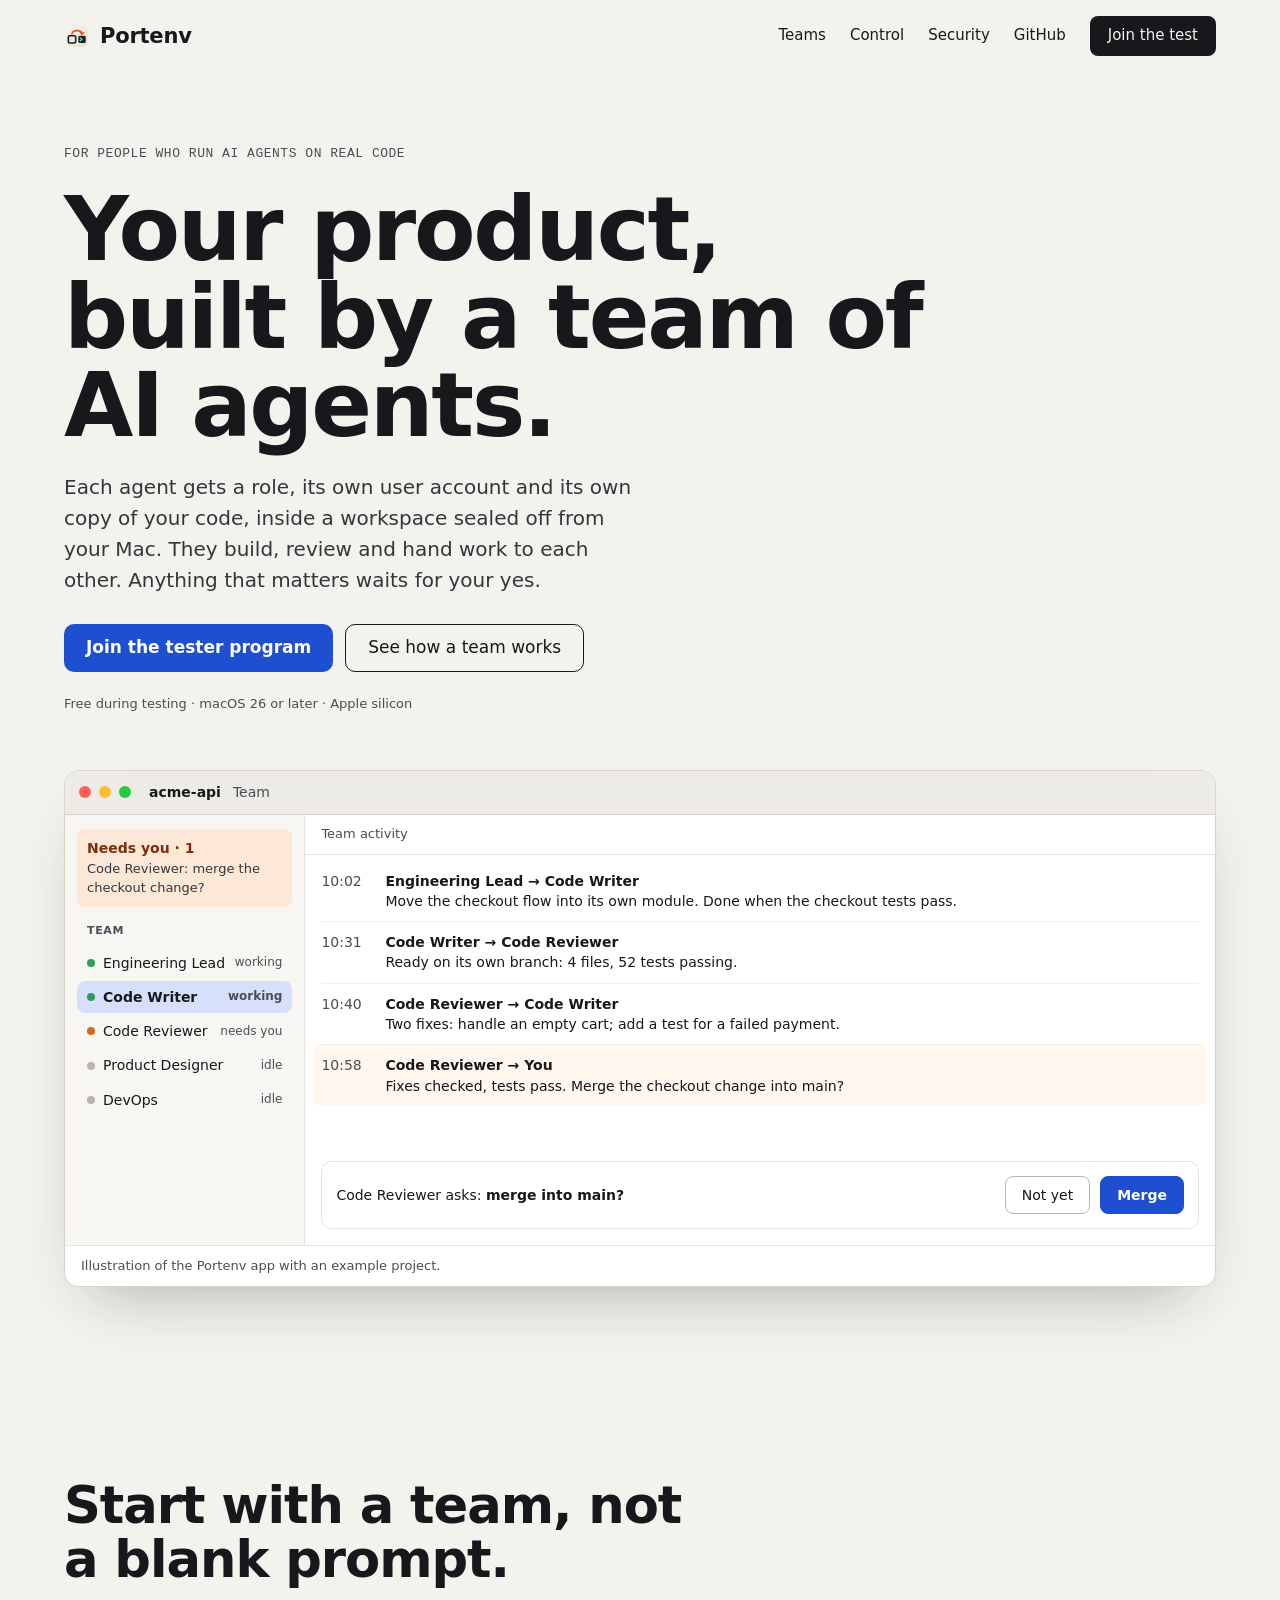
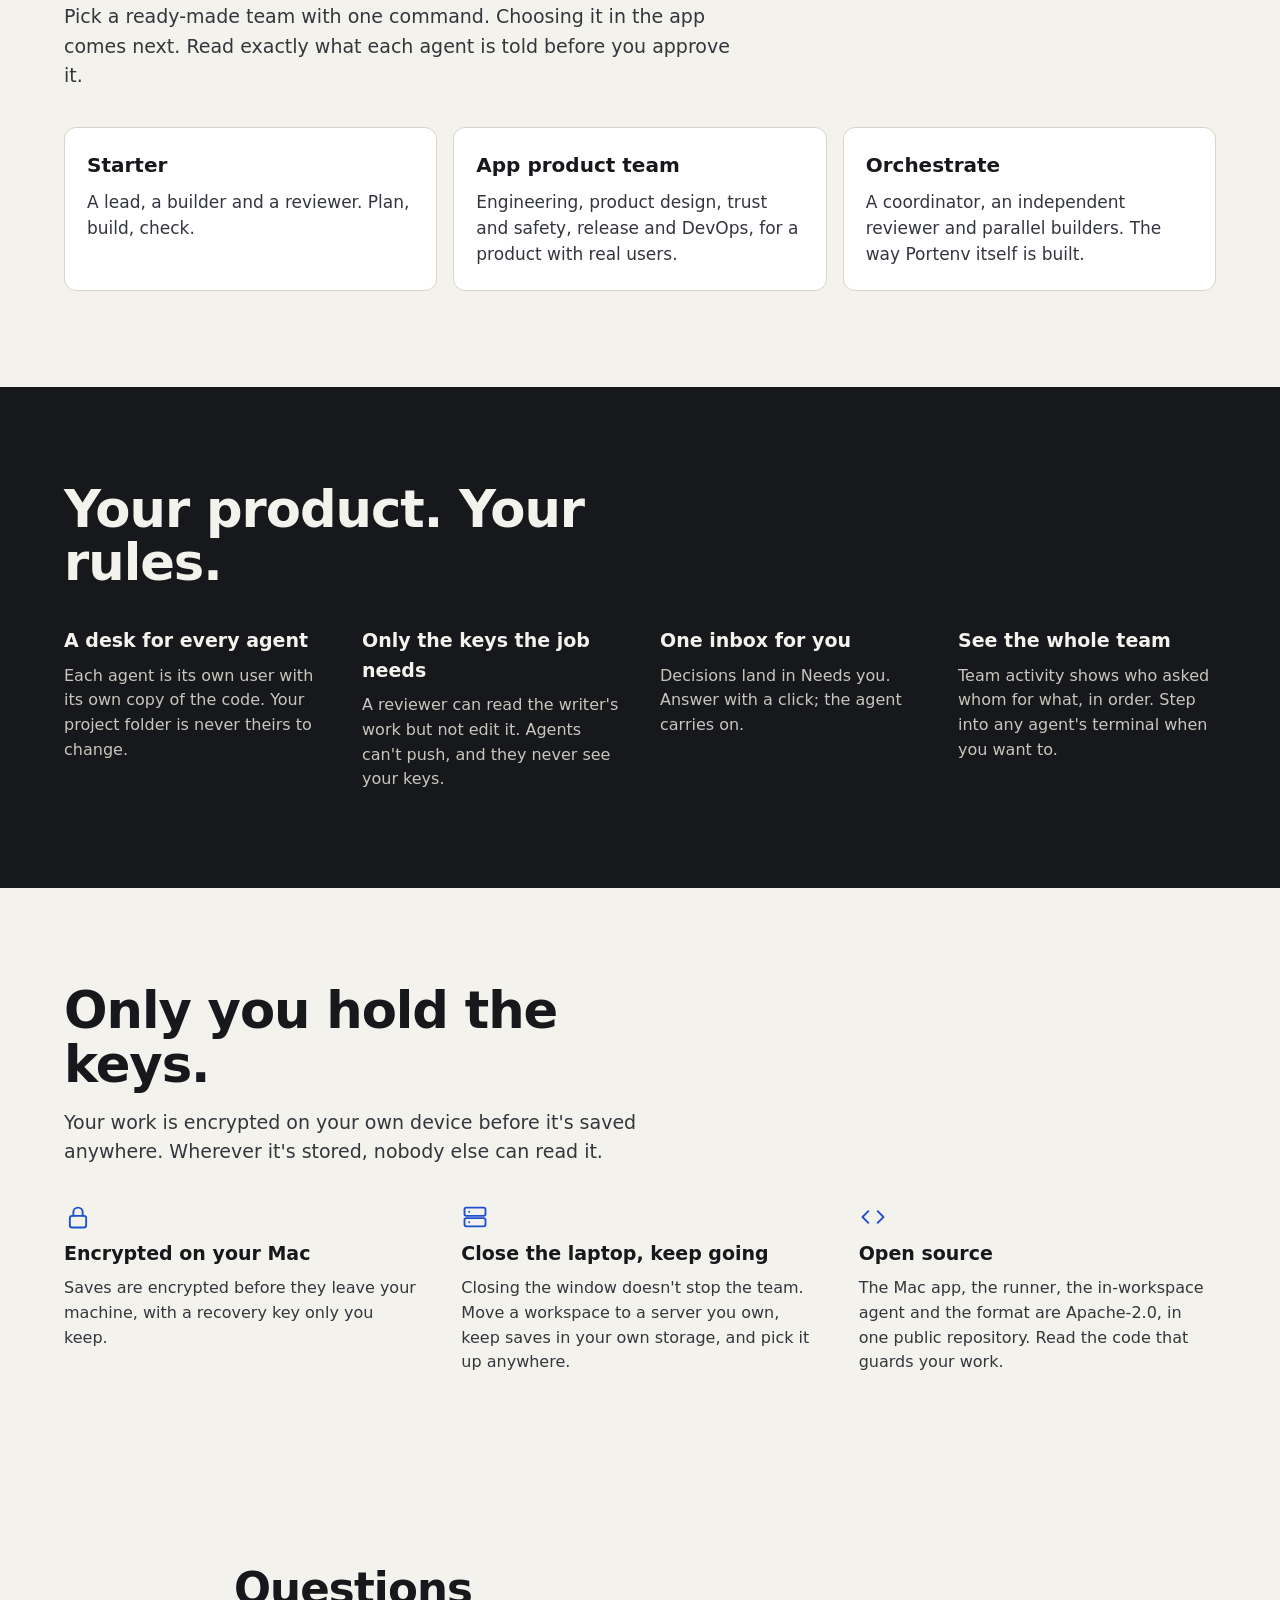
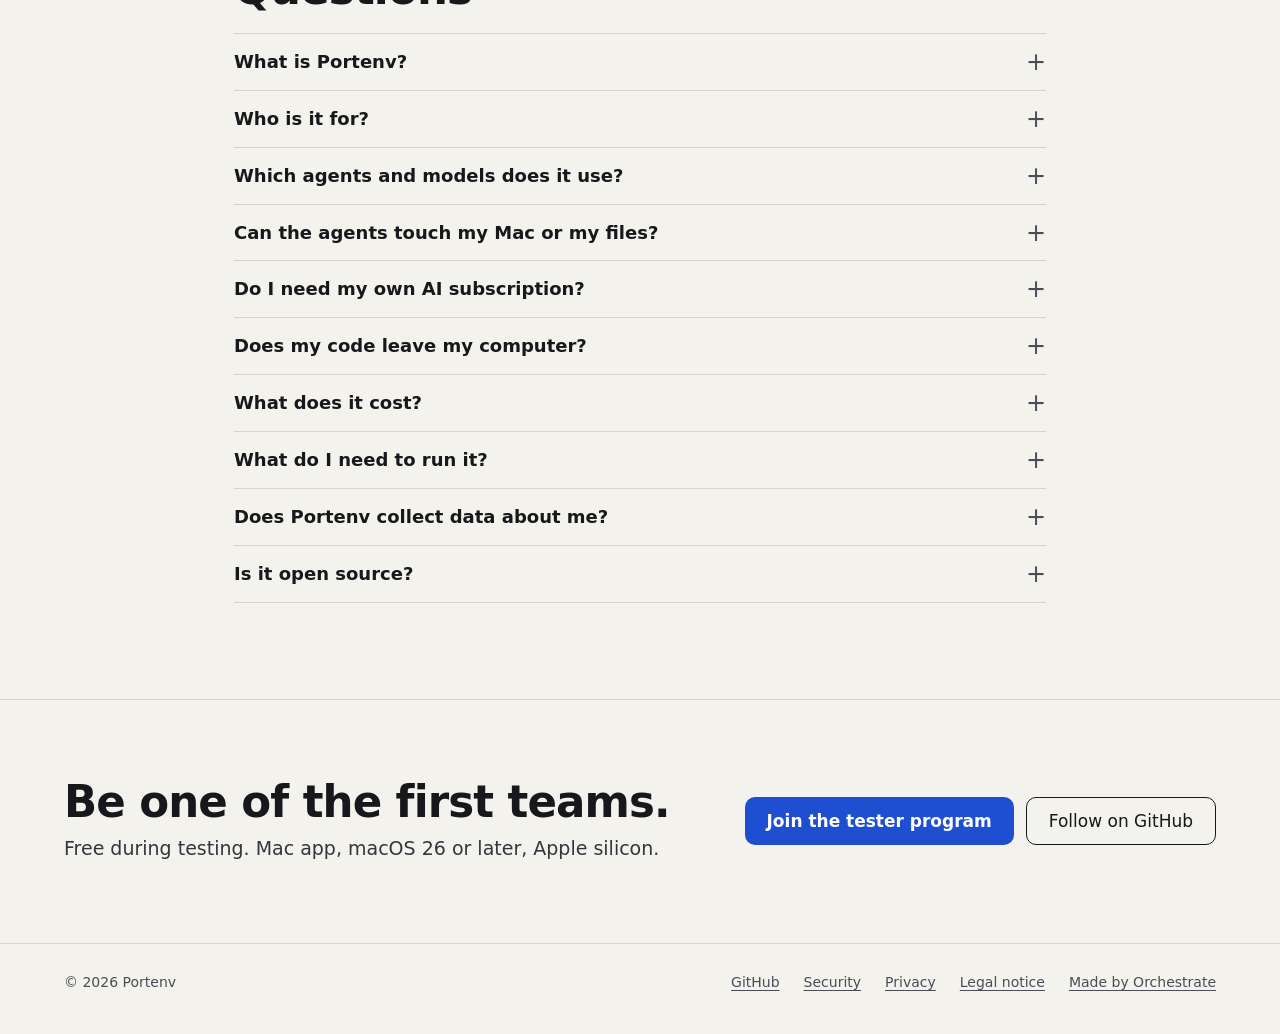
==== index.html @ 31618b18 "Home page: say only what the tester build does (R-0376) The subline says each agent has its own user" ====
<!doctype html>
<html lang="en">
<head>
<meta charset="utf-8">
<meta name="viewport" content="width=device-width, initial-scale=1">
<title>Portenv — your product, built by a team of AI agents</title>
<meta name="description" content="Each agent gets a role, its own user account and its own copy of your code, inside a workspace sealed off from your Mac. They build, review and hand work to each other. Anything that matters waits for your yes.">
<meta name="theme-color" content="#f4f2ec">
<link rel="canonical" href="https://portenv.com/">
<link rel="icon" href="/favicon.svg" type="image/svg+xml">
<link rel="icon" href="/favicon-64.png" type="image/png" sizes="64x64">
<link rel="apple-touch-icon" href="/favicon-64.png">
<meta property="og:site_name" content="Portenv">
<meta property="og:type" content="website">
<meta property="og:url" content="https://portenv.com/">
<meta property="og:locale" content="en_US">
<meta property="og:title" content="Portenv — your product, built by a team of AI agents">
<meta property="og:description" content="Each agent gets a role, its own user account and its own copy of your code, inside a workspace sealed off from your Mac. They build, review and hand work to each other. Anything that matters waits for your yes.">
<meta property="og:image" content="https://portenv.com/og-image.png?v=4">
<meta property="og:image:width" content="1200">
<meta property="og:image:height" content="630">
<meta property="og:image:type" content="image/png">
<meta property="og:image:alt" content="Portenv: Your product, built by a team of AI agents.">
<meta name="twitter:card" content="summary_large_image">
<meta name="twitter:title" content="Portenv — your product, built by a team of AI agents">
<meta name="twitter:description" content="Each agent gets a role, its own user account and its own copy of your code, inside a workspace sealed off from your Mac. They build, review and hand work to each other. Anything that matters waits for your yes.">
<meta name="twitter:image" content="https://portenv.com/og-image.png?v=4">
<meta name="twitter:image:alt" content="Portenv: Your product, built by a team of AI agents.">
<link rel="stylesheet" href="/styles.css?v=4">
<script type="application/ld+json">
{
  "@context": "https://schema.org",
  "@graph": [
    {
      "@type": "Organization",
      "@id": "https://everydaymoney.eu/#organization",
      "name": "EverydayMoney",
      "legalName": "EverydayMoney SAS",
      "url": "https://everydaymoney.eu",
      "address": {
        "@type": "PostalAddress",
        "streetAddress": "60 Rue François 1er",
        "postalCode": "75008",
        "addressLocality": "Paris",
        "addressCountry": "FR"
      }
    },
    {
      "@type": "WebSite",
      "@id": "https://portenv.com/#website",
      "name": "Portenv",
      "url": "https://portenv.com",
      "publisher": { "@id": "https://everydaymoney.eu/#organization" }
    },
    {
      "@type": "SoftwareApplication",
      "@id": "https://portenv.com/#app",
      "name": "Portenv",
      "alternateName": "Portenv portable workspace",
      "description": "Each agent gets a role, its own user account and its own copy of your code, inside a workspace sealed off from your Mac. They build, review and hand work to each other. Anything that matters waits for your yes.",
      "applicationCategory": "DeveloperApplication",
      "operatingSystem": "macOS 26 or later",
      "isAccessibleForFree": true,
      "publisher": { "@id": "https://everydaymoney.eu/#organization" }
    }
  ]
}
</script>
<script type="application/ld+json">
{
  "@context": "https://schema.org",
  "@type": "FAQPage",
  "@id": "https://portenv.com/#faq",
  "mainEntity": [
    {
      "@type": "Question",
      "name": "What is Portenv?",
      "acceptedAnswer": {
        "@type": "Answer",
        "text": "A Mac app for running a team of AI coding agents on your own project. Your project gets an encrypted workspace, each agent works in it as its own user with its own role, and you approve what matters."
      }
    },
    {
      "@type": "Question",
      "name": "Who is it for?",
      "acceptedAnswer": {
        "@type": "Answer",
        "text": "Right now, independent developers and small teams who already use AI agents and want them to do more without handing over their machine."
      }
    },
    {
      "@type": "Question",
      "name": "Which agents and models does it use?",
      "acceptedAnswer": {
        "@type": "Answer",
        "text": "During testing, Claude Code with Anthropic's models. You can set the model for each agent in its agent file. Other agents aren't supported yet."
      }
    },
    {
      "@type": "Question",
      "name": "Can the agents touch my Mac or my files?",
      "acceptedAnswer": {
        "@type": "Answer",
        "text": "Not outside the workspace. Inside it, each agent has its own copy of your code: it can read your project but not change it, and it doesn't get your sign-ins, SSH keys or git credentials, so it can't push. It can still read files in your project that aren't in git, such as a .env file, so keep secrets out of the project for now. Its work comes back to you as a branch you review."
      }
    },
    {
      "@type": "Question",
      "name": "Do I need my own AI subscription?",
      "acceptedAnswer": {
        "@type": "Answer",
        "text": "Yes. Each agent signs in to Claude Code once, in its own terminal, with your own Claude or Anthropic Console account. Portenv doesn't resell model access. Sharing one sign-in between agents isn't in the tester build yet."
      }
    },
    {
      "@type": "Question",
      "name": "Does my code leave my computer?",
      "acceptedAnswer": {
        "@type": "Answer",
        "text": "Your workspace runs on your Mac, or on your own server if you move it there. Saves are encrypted on your Mac first. The agents send what they work on to Anthropic, as Claude Code does anywhere."
      }
    },
    {
      "@type": "Question",
      "name": "What does it cost?",
      "acceptedAnswer": {
        "@type": "Answer",
        "text": "Portenv is free during testing. Your agents' model use is billed to your own Claude or Anthropic account, as usual."
      }
    },
    {
      "@type": "Question",
      "name": "What do I need to run it?",
      "acceptedAnswer": {
        "@type": "Answer",
        "text": "A Mac with Apple silicon on macOS 26 or later, Docker Desktop installed and open (Portenv runs workspaces in it for now), and a Claude account for your agents. You don't need a GitHub account; linking GitHub from the app isn't in the tester build yet."
      }
    },
    {
      "@type": "Question",
      "name": "Does Portenv collect data about me?",
      "acceptedAnswer": {
        "@type": "Answer",
        "text": "No. The tester build collects no usage numbers. If Portenv ever counts usage, it will ask you first, and it will never include anything about your work."
      }
    },
    {
      "@type": "Question",
      "name": "Is it open source?",
      "acceptedAnswer": {
        "@type": "Answer",
        "text": "Yes. The Mac app, the runner, the in-workspace agent and the workspace format are all in one public repository under Apache-2.0."
      }
    }
  ]
}
</script>
</head>
<body>

<header class="site-header">
  <nav class="nav wrap" aria-label="Main">
    <a class="logo" href="#top">
      <img class="brand-icon" src="/logo.svg" width="26" height="26" alt="">
      Portenv
    </a>
    <div class="nav-spacer"></div>
    <div class="nav-links wide-only">
      <a href="#team">Teams</a>
      <a href="#control">Control</a>
      <a href="#keys">Security</a>
      <a href="https://github.com/portenv/portenv">GitHub</a>
    </div>
    <a class="nav-cta" href="https://docs.google.com/forms/d/e/1FAIpQLScvbRFXLFoB_UQAdoc3QCLxRPPlnTTHlJjoBNdC1tQsp7a2Tw/viewform" rel="noopener">Join the test</a>
  </nav>
</header>

<main id="top">

  <section class="hero wrap" aria-labelledby="hero-title">
    <p class="eyebrow">For people who run AI agents on real code</p>
    <h1 id="hero-title">Your product, built by a team of AI agents.</h1>
    <p class="lede">Each agent gets a role, its own user account and its own copy of your code, inside a workspace sealed off from your Mac. They build, review and hand work to each other. Anything that matters waits for your yes.</p>
    <div class="btn-row">
      <a class="btn btn-primary" href="https://docs.google.com/forms/d/e/1FAIpQLScvbRFXLFoB_UQAdoc3QCLxRPPlnTTHlJjoBNdC1tQsp7a2Tw/viewform" rel="noopener">Join the tester program</a>
      <a class="btn btn-secondary" href="#team">See how a team works</a>
    </div>
    <p class="fineprint">Free during testing · macOS 26 or later · Apple silicon</p>
  </section>

  <section class="showcase wrap" aria-label="The Team window">
    <figure class="team-figure">
      <div class="tw" role="img" aria-label="The Portenv Team window for an example project, acme-api. A sidebar lists the team: Engineering Lead and Code Writer are working, Code Reviewer needs you, Product Designer and DevOps are idle. Team activity shows the lead asking the writer to move the checkout flow into its own module, the writer handing the change to the reviewer, the reviewer asking for two fixes, and then the reviewer asking you whether to merge the checkout change into main, with Not yet and Merge buttons.">
        <div class="tw-titlebar">
          <span class="lights"><span></span><span></span><span></span></span>
          <b>acme-api</b>
          <span class="tw-sub">Team</span>
        </div>
        <div class="tw-body">
          <div class="tw-side">
            <div class="tw-needs">
              <b>Needs you · 1</b>
              <span>Code Reviewer: merge the checkout change?</span>
            </div>
            <span class="tw-h">Team</span>
            <ul class="tw-roles">
              <li><span class="tw-dot tw-dot-work"></span>Engineering Lead<small>working</small></li>
              <li class="tw-on"><span class="tw-dot tw-dot-work"></span>Code Writer<small>working</small></li>
              <li><span class="tw-dot tw-dot-ask"></span>Code Reviewer<small>needs you</small></li>
              <li><span class="tw-dot"></span>Product Designer<small>idle</small></li>
              <li><span class="tw-dot"></span>DevOps<small>idle</small></li>
            </ul>
          </div>
          <div class="tw-main">
            <div class="tw-main-h">Team activity</div>
            <ol class="tw-feed">
              <li><span class="tw-time">10:02</span><span><b>Engineering Lead → Code Writer</b>Move the checkout flow into its own module. Done when the checkout tests pass.</span></li>
              <li><span class="tw-time">10:31</span><span><b>Code Writer → Code Reviewer</b>Ready on its own branch: 4 files, 52 tests passing.</span></li>
              <li><span class="tw-time">10:40</span><span><b>Code Reviewer → Code Writer</b>Two fixes: handle an empty cart; add a test for a failed payment.</span></li>
              <li class="tw-feed-you"><span class="tw-time">10:58</span><span><b>Code Reviewer → You</b>Fixes checked, tests pass. Merge the checkout change into main?</span></li>
            </ol>
            <div class="tw-ask">
              <span class="tw-ask-q">Code Reviewer asks: <b>merge into main?</b></span>
              <span class="tw-btn">Not yet</span>
              <span class="tw-btn tw-btn-primary">Merge</span>
            </div>
          </div>
        </div>
      </div>
      <figcaption>Illustration of the Portenv app with an example project.</figcaption>
    </figure>
  </section>

  <section id="team" class="wrap section" aria-labelledby="team-title">
    <div class="intro">
      <h2 id="team-title" class="h2">Start with a team, not a blank prompt.</h2>
      <p class="lede">Pick a ready-made team with one command. Choosing it in the app comes next. Read exactly what each agent is told before you approve it.</p>
    </div>
    <div class="teams">
      <article class="team-card">
        <h3>Starter</h3>
        <p>A lead, a builder and a reviewer. Plan, build, check.</p>
      </article>
      <article class="team-card">
        <h3>App product team</h3>
        <p>Engineering, product design, trust and safety, release and DevOps, for a product with real users.</p>
      </article>
      <article class="team-card">
        <h3>Orchestrate</h3>
        <p>A coordinator, an independent reviewer and parallel builders. The way Portenv itself is built.</p>
      </article>
    </div>
  </section>

  <section id="control" class="dark" aria-labelledby="control-title">
    <div class="wrap section">
      <h2 id="control-title" class="h2">Your product. Your rules.</h2>
      <div class="pillars">
        <div class="pillar">
          <h3>A desk for every agent</h3>
          <p>Each agent is its own user with its own copy of the code. Your project folder is never theirs to change.</p>
        </div>
        <div class="pillar">
          <h3>Only the keys the job needs</h3>
          <p>A reviewer can read the writer's work but not edit it. Agents can't push, and they never see your keys.</p>
        </div>
        <div class="pillar">
          <h3>One inbox for you</h3>
          <p>Decisions land in Needs you. Answer with a click; the agent carries on.</p>
        </div>
        <div class="pillar">
          <h3>See the whole team</h3>
          <p>Team activity shows who asked whom for what, in order. Step into any agent's terminal when you want to.</p>
        </div>
      </div>
    </div>
  </section>

  <section id="keys" class="wrap section" aria-labelledby="keys-title">
    <div class="intro">
      <h2 id="keys-title" class="h2">Only you hold the keys.</h2>
      <p class="lede">Your work is encrypted on your own device before it's saved anywhere. Wherever it's stored, nobody else can read it.</p>
    </div>
    <div class="pillars pillars-light">
      <div class="pillar">
        <svg width="28" height="28" viewBox="0 0 24 24" fill="none" stroke="currentColor" stroke-width="1.6" stroke-linecap="round" stroke-linejoin="round" aria-hidden="true"><rect x="5" y="11" width="14" height="10" rx="2"/><path d="M8 11V8a4 4 0 0 1 8 0v3"/></svg>
        <h3>Encrypted on your Mac</h3>
        <p>Saves are encrypted before they leave your machine, with a recovery key only you keep.</p>
      </div>
      <div class="pillar">
        <svg width="28" height="28" viewBox="0 0 24 24" fill="none" stroke="currentColor" stroke-width="1.6" stroke-linecap="round" stroke-linejoin="round" aria-hidden="true"><rect x="3" y="4" width="18" height="7" rx="1.5"/><rect x="3" y="13" width="18" height="7" rx="1.5"/><path d="M7 7.5h.01"/><path d="M7 16.5h.01"/></svg>
        <h3>Close the laptop, keep going</h3>
        <p>Closing the window doesn't stop the team. Move a workspace to a server you own, keep saves in your own storage, and pick it up anywhere.</p>
      </div>
      <div class="pillar">
        <svg width="28" height="28" viewBox="0 0 24 24" fill="none" stroke="currentColor" stroke-width="1.6" stroke-linecap="round" stroke-linejoin="round" aria-hidden="true"><path d="M8 7l-5 5 5 5"/><path d="M16 7l5 5-5 5"/></svg>
        <h3>Open source</h3>
        <p>The Mac app, the runner, the in-workspace agent and the format are Apache-2.0, in one public repository. Read the code that guards your work.</p>
      </div>
    </div>
  </section>

  <section id="faq" class="wrap section faq" aria-labelledby="faq-title">
    <h2 id="faq-title" class="h2">Questions</h2>
    <div class="faq-list">
      <details class="faq-item">
        <summary>What is Portenv?</summary>
        <p>A Mac app for running a team of AI coding agents on your own project. Your project gets an encrypted workspace, each agent works in it as its own user with its own role, and you approve what matters.</p>
      </details>
      <details class="faq-item">
        <summary>Who is it for?</summary>
        <p>Right now, independent developers and small teams who already use AI agents and want them to do more without handing over their machine.</p>
      </details>
      <details class="faq-item">
        <summary>Which agents and models does it use?</summary>
        <p>During testing, Claude Code with Anthropic's models. You can set the model for each agent in its agent file. Other agents aren't supported yet.</p>
      </details>
      <details class="faq-item">
        <summary>Can the agents touch my Mac or my files?</summary>
        <p>Not outside the workspace. Inside it, each agent has its own copy of your code: it can read your project but not change it, and it doesn't get your sign-ins, SSH keys or git credentials, so it can't push. It can still read files in your project that aren't in git, such as a .env file, so keep secrets out of the project for now. Its work comes back to you as a branch you review.</p>
      </details>
      <details class="faq-item">
        <summary>Do I need my own AI subscription?</summary>
        <p>Yes. Each agent signs in to Claude Code once, in its own terminal, with your own Claude or Anthropic Console account. Portenv doesn't resell model access. Sharing one sign-in between agents isn't in the tester build yet.</p>
      </details>
      <details class="faq-item">
        <summary>Does my code leave my computer?</summary>
        <p>Your workspace runs on your Mac, or on your own server if you move it there. Saves are encrypted on your Mac first. The agents send what they work on to Anthropic, as Claude Code does anywhere.</p>
      </details>
      <details class="faq-item">
        <summary>What does it cost?</summary>
        <p>Portenv is free during testing. Your agents' model use is billed to your own Claude or Anthropic account, as usual.</p>
      </details>
      <details class="faq-item">
        <summary>What do I need to run it?</summary>
        <p>A Mac with Apple silicon on macOS 26 or later, Docker Desktop installed and open (Portenv runs workspaces in it for now), and a Claude account for your agents. You don't need a GitHub account; linking GitHub from the app isn't in the tester build yet.</p>
      </details>
      <details class="faq-item">
        <summary>Does Portenv collect data about me?</summary>
        <p>No. The tester build collects no usage numbers. If Portenv ever counts usage, it will ask you first, and it will never include anything about your work.</p>
      </details>
      <details class="faq-item">
        <summary>Is it open source?</summary>
        <p>Yes. The Mac app, the runner, the in-workspace agent and the workspace format are all in one public repository under Apache-2.0.</p>
      </details>
    </div>
  </section>

  <section id="get" class="download" aria-labelledby="get-title">
    <div class="wrap get-inner">
      <div class="get-text">
        <h2 id="get-title" class="h2">Be one of the first teams.</h2>
        <p class="lede">Free during testing. Mac app, macOS 26 or later, Apple silicon.</p>
      </div>
      <div class="btn-row">
        <a class="btn btn-primary" href="https://docs.google.com/forms/d/e/1FAIpQLScvbRFXLFoB_UQAdoc3QCLxRPPlnTTHlJjoBNdC1tQsp7a2Tw/viewform" rel="noopener">Join the tester program</a>
        <a class="btn btn-secondary" href="https://github.com/portenv/portenv">Follow on GitHub</a>
      </div>
    </div>
  </section>

</main>

<footer class="site-footer">
  <div class="wrap footer-inner">
    <div class="footer-row">
      <span>© 2026 Portenv</span>
      <span class="nav-spacer"></span>
      <a href="https://github.com/portenv/portenv">GitHub</a>
      <a href="https://github.com/portenv/portenv/security">Security</a>
      <a href="/privacy">Privacy</a>
      <a href="/legal">Legal notice</a>
      <a href="https://orchestrate.global/">Made by Orchestrate</a>
    </div>
  </div>
</footer>

</body>
</html>
---- styles.css ----
:root {
  --accent: #1f4fd1;
  --accent-hover: #163a9c;
  --bg: #f4f2ec;
  --surface: #ffffff;
  --muted-surface: #ecebe6;
  --text: #16181c;
  --text-2: #33363d;
  --text-3: #4a4d55;
  --line: #e6e3da;
  --line-strong: #d8d4c8;
  --ink: #16181c;
  --ink-text: #f4f2ec;
  --ink-text-2: #c9c6bd;
  --mono: "SF Mono", ui-monospace, Menlo, Consolas, "Liberation Mono", monospace;
  --sans: -apple-system, BlinkMacSystemFont, "SF Pro Text", "Helvetica Neue", system-ui, "Segoe UI", Roboto, sans-serif;
  --display: -apple-system, BlinkMacSystemFont, "SF Pro Display", "Helvetica Neue", system-ui, "Segoe UI", Roboto, sans-serif;
}

* { box-sizing: border-box; }
html { scroll-behavior: smooth; -webkit-text-size-adjust: 100%; }
body {
  margin: 0;
  background: var(--bg);
  color: var(--text);
  font-family: var(--sans);
  font-size: 17px;
  line-height: 1.55;
  -webkit-font-smoothing: antialiased;
}
a { color: var(--accent); text-decoration: none; }
a:hover { color: var(--accent-hover); text-decoration: underline; }
a:focus-visible { outline: 3px solid var(--accent); outline-offset: 3px; border-radius: 6px; }
h1, h2, h3, p { margin: 0; }
svg { flex-shrink: 0; }

.wrap { max-width: 1200px; margin: 0 auto; padding-left: 24px; padding-right: 24px; }
.section { padding-top: 96px; padding-bottom: 96px; display: flex; flex-direction: column; gap: 36px; }
.intro { display: flex; flex-direction: column; gap: 16px; max-width: 740px; }
.h2 { max-width: 18ch; font-family: var(--display); font-size: clamp(32px, 4vw, 52px); line-height: 1.05; font-weight: 700; letter-spacing: -0.02em; }
.lede { max-width: 56ch; font-size: 19px; color: var(--text-2); }
.nowrap { white-space: nowrap; }

/* Buttons */
.btn {
  display: inline-flex; align-items: center; gap: 10px;
  min-height: 48px; padding: 0 22px; border-radius: 10px;
  font-size: 17px; font-weight: 600;
}
.btn:hover { text-decoration: none; }
.btn-primary { background: var(--accent); color: #fff; }
.btn-primary:hover { background: var(--accent-hover); color: #fff; }
.btn-secondary { border: 1px solid var(--text); color: var(--text); font-weight: 500; }
.btn-secondary:hover { background: var(--muted-surface); color: var(--text); }
.btn-row { display: flex; flex-wrap: wrap; gap: 12px; }
.fineprint { font-size: 13px; color: var(--text-3); }

/* Header */
.site-header { background: var(--bg); }
.nav { min-height: 72px; display: flex; align-items: center; gap: 24px; }
.logo { display: flex; align-items: center; gap: 10px; color: var(--text); font-family: var(--display); font-size: 21px; font-weight: 700; letter-spacing: -0.01em; }
.logo:hover { color: var(--text); text-decoration: none; }
.brand-icon { display: block; flex: none; }
.nav-spacer { flex-grow: 1; }
.nav-links { display: flex; align-items: center; gap: 24px; }
.nav-links a { color: var(--text); font-size: 15px; }
.nav-cta { display: inline-flex; align-items: center; min-height: 40px; padding: 0 18px; border-radius: 8px; background: var(--ink); color: var(--ink-text); font-size: 15px; font-weight: 500; }
.nav-cta:hover { background: #33363d; color: var(--ink-text); text-decoration: none; }

/* Hero */
.hero { padding-top: 72px; padding-bottom: 48px; display: flex; flex-direction: column; align-items: flex-start; gap: 22px; }
.eyebrow { font-family: var(--mono); font-size: 13px; letter-spacing: 0.04em; text-transform: uppercase; color: var(--text-3); }
.hero h1 { max-width: 14ch; font-family: var(--display); font-size: clamp(44px, 7vw, 92px); line-height: 0.98; font-weight: 700; letter-spacing: -0.025em; }
.hero .lede { max-width: 46ch; font-size: 20px; }
.hero .btn-row { margin-top: 6px; }

/* Team window illustration */
.showcase { padding-top: 8px; padding-bottom: 96px; }
.team-figure { margin: 0; border-radius: 14px; overflow: hidden; border: 1px solid var(--line-strong); background: var(--surface); box-shadow: 0 30px 60px -30px rgba(22, 24, 28, 0.35); }
.team-figure figcaption { padding: 10px 16px; border-top: 1px solid var(--line); font-size: 13px; color: var(--text-3); }
.tw { font-size: 14px; line-height: 1.45; }
.tw-titlebar { display: flex; align-items: center; gap: 12px; min-height: 44px; padding: 0 14px; background: var(--muted-surface); border-bottom: 1px solid var(--line-strong); }
.lights { display: flex; gap: 8px; padding-right: 6px; }
.lights span { width: 12px; height: 12px; border-radius: 50%; background: #ff5f57; }
.lights span + span { background: #febc2e; }
.lights span + span + span { background: #28c840; }
.tw-titlebar b { font-weight: 600; }
.tw-sub { color: var(--text-3); }
.tw-body { display: flex; flex-wrap: wrap; min-height: 430px; }
.tw-side { flex: 1 1 240px; max-width: 280px; display: flex; flex-direction: column; gap: 4px; padding: 14px 12px; background: #f7f6f2; border-right: 1px solid var(--line); }
.tw-needs { display: flex; flex-direction: column; gap: 2px; padding: 9px 10px; border-radius: 8px; background: #fde7d6; }
.tw-needs b { color: #7a2e0e; font-weight: 600; }
.tw-needs span { font-size: 13px; color: var(--text-2); }
.tw-h { padding: 12px 10px 4px; font-size: 11px; font-weight: 600; letter-spacing: 0.06em; text-transform: uppercase; color: var(--text-3); }
.tw-roles { margin: 0; padding: 0; list-style: none; display: flex; flex-direction: column; gap: 2px; }
.tw-roles li { display: flex; align-items: center; gap: 8px; padding: 6px 10px; border-radius: 8px; }
.tw-roles small { margin-left: auto; font-size: 12px; color: var(--text-3); }
.tw-roles .tw-on { background: #d6e0fa; font-weight: 600; }
.tw-dot { width: 8px; height: 8px; border-radius: 50%; background: #b9b5a8; flex: none; }
.tw-dot-work { background: #2f9e5b; }
.tw-dot-ask { background: #d9661f; }
.tw-main { flex: 999 1 520px; min-width: 0; display: flex; flex-direction: column; }
.tw-main-h { padding: 10px 16px; border-bottom: 1px solid var(--line); font-size: 13px; color: var(--text-3); }
.tw-feed { margin: 0; padding: 6px 16px; list-style: none; display: flex; flex-direction: column; }
.tw-feed li { display: grid; grid-template-columns: 52px minmax(0, 1fr); gap: 12px; padding: 10px 0; border-bottom: 1px solid #f0eee8; }
.tw-feed li:last-child { border-bottom: 0; }
.tw-feed b { display: block; font-weight: 600; }
.tw-time { color: var(--text-3); font-variant-numeric: tabular-nums; }
.tw-feed .tw-feed-you { margin: 0 -8px; padding-left: 8px; padding-right: 8px; border-radius: 8px; background: #fff6ee; }
.tw-ask { display: flex; flex-wrap: wrap; align-items: center; gap: 10px; margin: auto 16px 16px; padding: 14px; border: 1px solid var(--line); border-radius: 10px; }
.tw-ask-q { flex: 1 1 260px; }
.tw-btn { display: inline-flex; align-items: center; min-height: 38px; padding: 0 16px; border-radius: 8px; border: 1px solid #b9b5a8; background: var(--surface); }
.tw-btn-primary { border-color: var(--accent); background: var(--accent); color: #fff; font-weight: 600; }

/* Teams */
.teams { display: grid; grid-template-columns: repeat(auto-fit, minmax(min(100%, 260px), 1fr)); gap: 16px; }
.team-card { display: flex; flex-direction: column; gap: 8px; padding: 22px; border-radius: 12px; background: var(--surface); border: 1px solid var(--line-strong); }
.team-card h3 { font-size: 20px; font-weight: 600; }
.team-card p { color: var(--text-2); }

/* Pillars: on the dark band and on the page */
.dark { background: var(--ink); color: var(--ink-text); }
.dark .lede { color: var(--ink-text-2); }
.pillars { display: grid; grid-template-columns: repeat(auto-fit, minmax(min(100%, 240px), 1fr)); gap: 32px 40px; }
.pillar { display: flex; flex-direction: column; gap: 8px; }
.pillar h3 { font-size: 19px; font-weight: 600; }
.pillar p { font-size: 16px; color: var(--ink-text-2); }
.pillars-light .pillar p { color: var(--text-2); }
.pillars-light svg { color: var(--accent); }

/* Questions */
.faq { max-width: 860px; gap: 20px; }
.faq .h2 { font-size: clamp(30px, 3.4vw, 44px); }
.faq-list { display: flex; flex-direction: column; border-top: 1px solid var(--line-strong); }
.faq-item { border-bottom: 1px solid var(--line-strong); }
.faq-item summary {
  display: flex; align-items: center; justify-content: space-between; gap: 16px;
  min-height: 44px; padding: 14px 0; cursor: pointer; list-style: none;
  font-size: 18px; font-weight: 600;
}
.faq-item summary::-webkit-details-marker { display: none; }
.faq-item summary::after { content: "+"; flex: none; font-size: 24px; font-weight: 400; line-height: 1; color: var(--text-3); }
.faq-item[open] summary::after { content: "\2212"; }
.faq-item summary:focus-visible { outline: 3px solid var(--accent); outline-offset: 2px; border-radius: 6px; }
.faq-item p { max-width: 68ch; padding: 0 0 18px; color: var(--text-2); }

/* Tester sign-up */
.download { border-top: 1px solid var(--line-strong); }
.get-inner { padding-top: 80px; padding-bottom: 80px; display: flex; flex-wrap: wrap; align-items: center; gap: 24px; }
.get-text { flex: 1 1 420px; display: flex; flex-direction: column; gap: 8px; }
.get-text .h2 { font-size: clamp(30px, 3.4vw, 44px); max-width: none; }

/* Footer */
.site-footer { border-top: 1px solid var(--line-strong); }
.footer-inner { padding-top: 28px; padding-bottom: 40px; display: flex; flex-direction: column; gap: 16px; font-size: 14px; color: var(--text-3); }
.footer-row { display: flex; flex-wrap: wrap; align-items: center; gap: 12px 24px; }
.footer-row a { color: var(--text-3); text-decoration: underline; text-underline-offset: 3px; }

/* Simple text pages */
.page { max-width: 720px; margin: 0 auto; padding: 72px 20px 96px; display: flex; flex-direction: column; gap: 18px; }
.page h1 { font-family: var(--display); font-size: clamp(32px, 4vw, 44px); line-height: 1.1; letter-spacing: -0.02em; }
.page p, .page li { color: var(--text-2); }
.page .page-h2 { margin-top: 14px; font-size: 21px; font-weight: 600; }

@media (max-width: 720px) {
  .wide-only { display: none !important; }
  .nav { gap: 16px; }
  .hero { padding-top: 48px; }
  .section { padding-top: 64px; padding-bottom: 64px; gap: 28px; }
  .showcase { padding-bottom: 64px; }
  .tw-side { max-width: none; border-right: 0; border-bottom: 1px solid var(--line); }
  .tw-roles { display: grid; grid-template-columns: 1fr 1fr; }
  .tw-roles small { display: none; }
  .tw-feed li { grid-template-columns: 44px minmax(0, 1fr); gap: 8px; }
  .get-inner { padding-top: 64px; padding-bottom: 64px; }
}

@media (prefers-reduced-motion: reduce) {
  html { scroll-behavior: auto; }
}
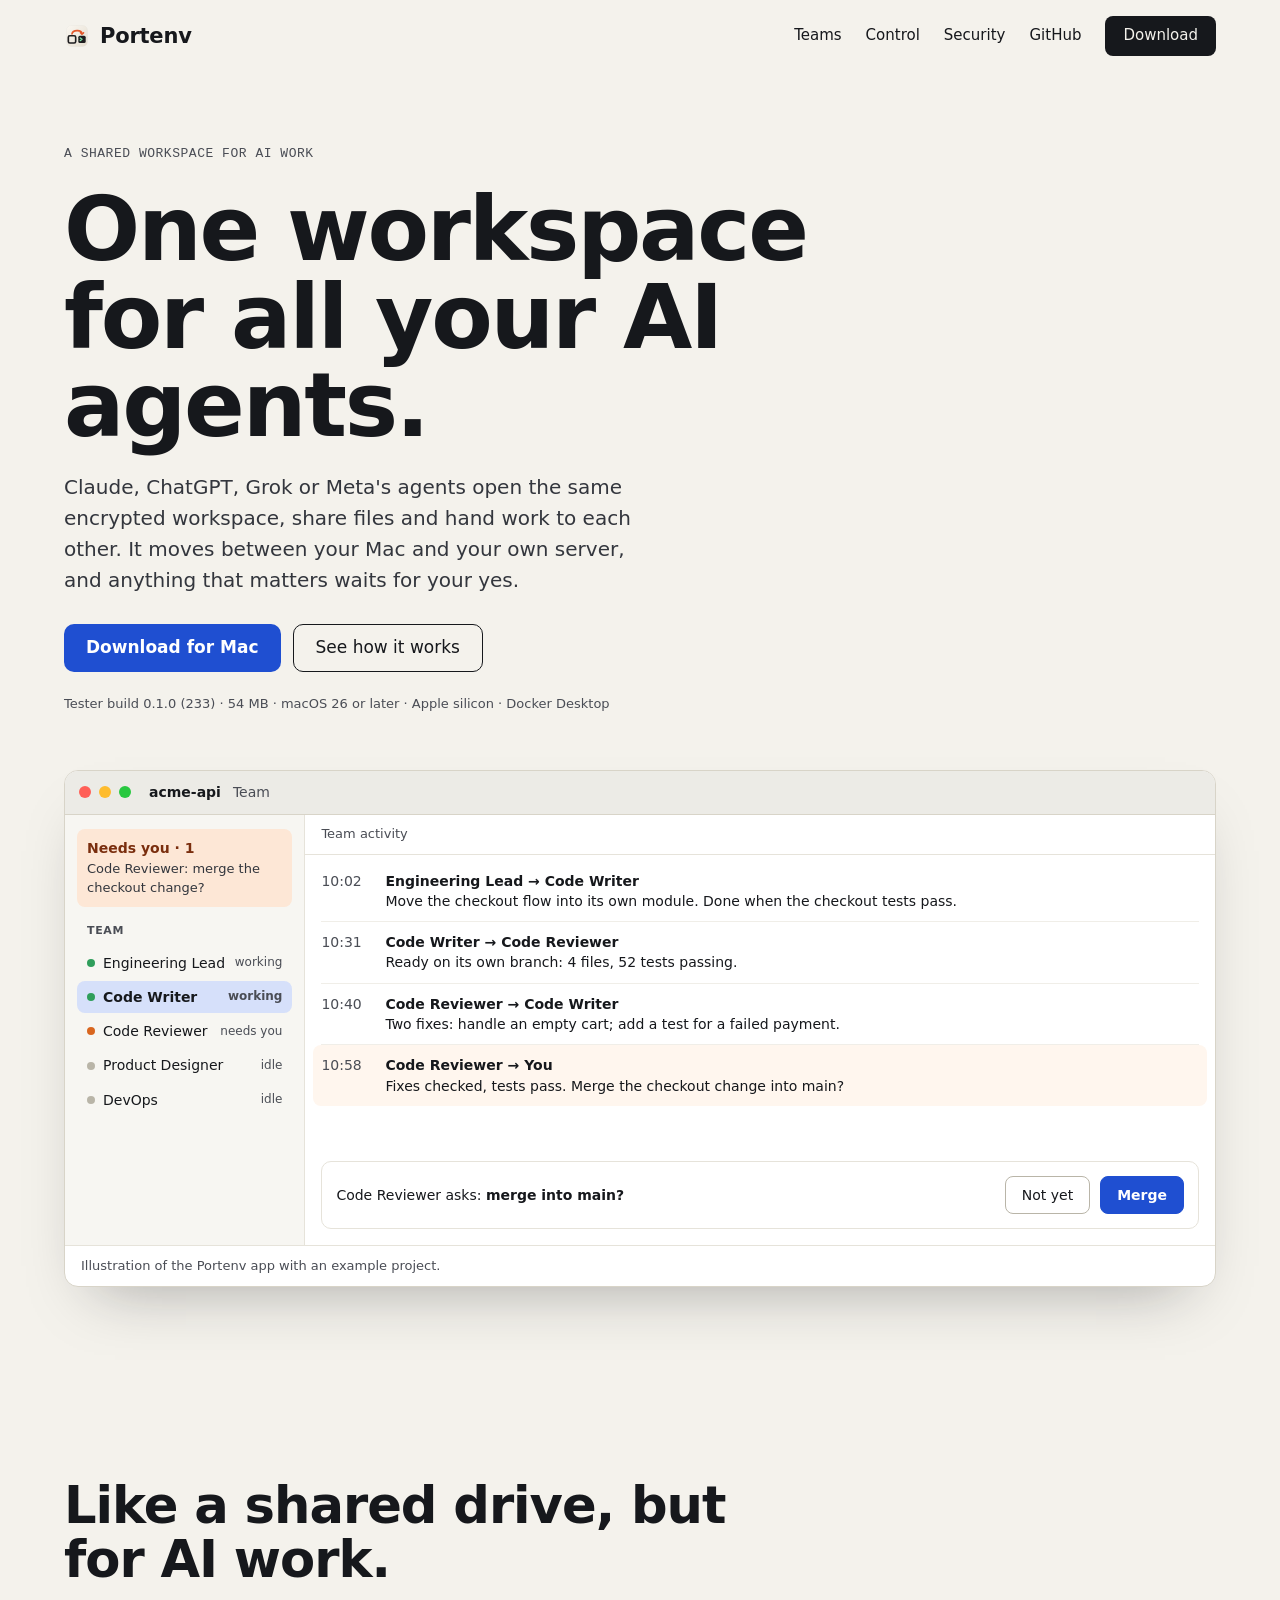
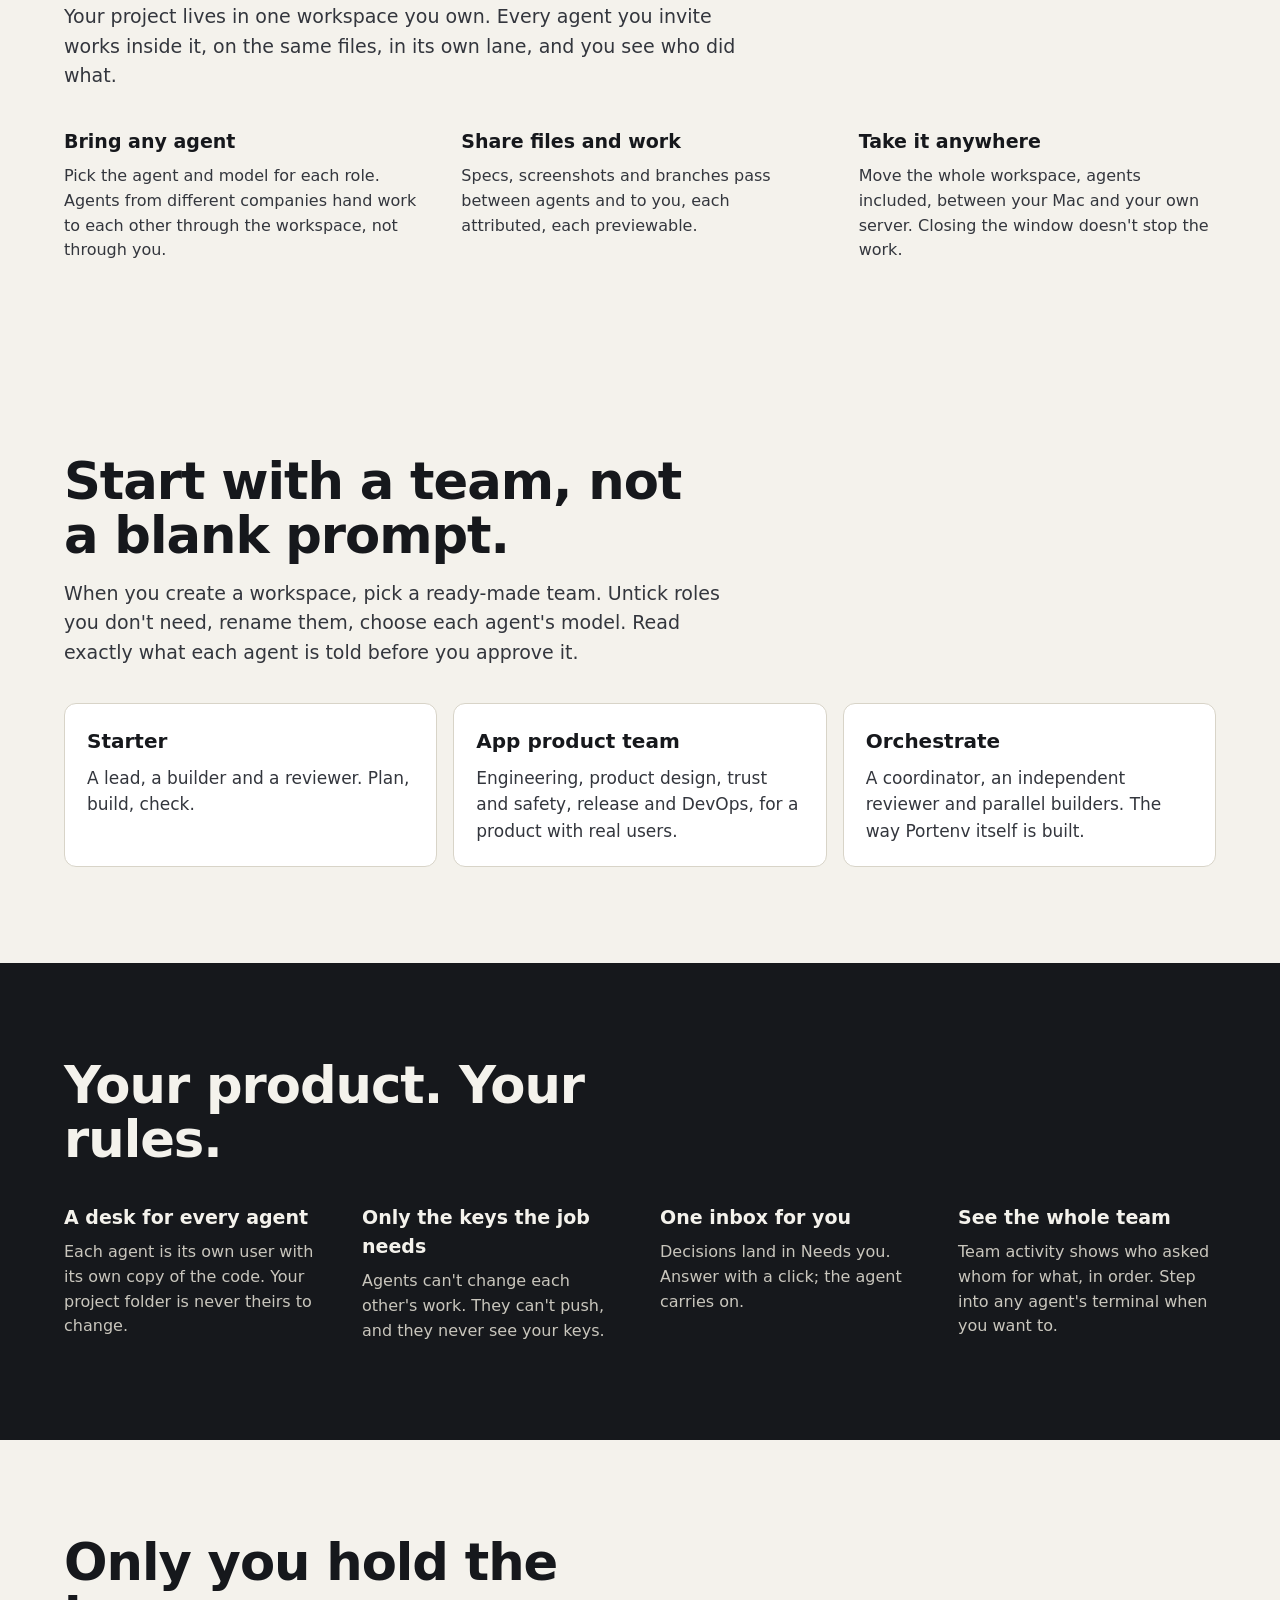
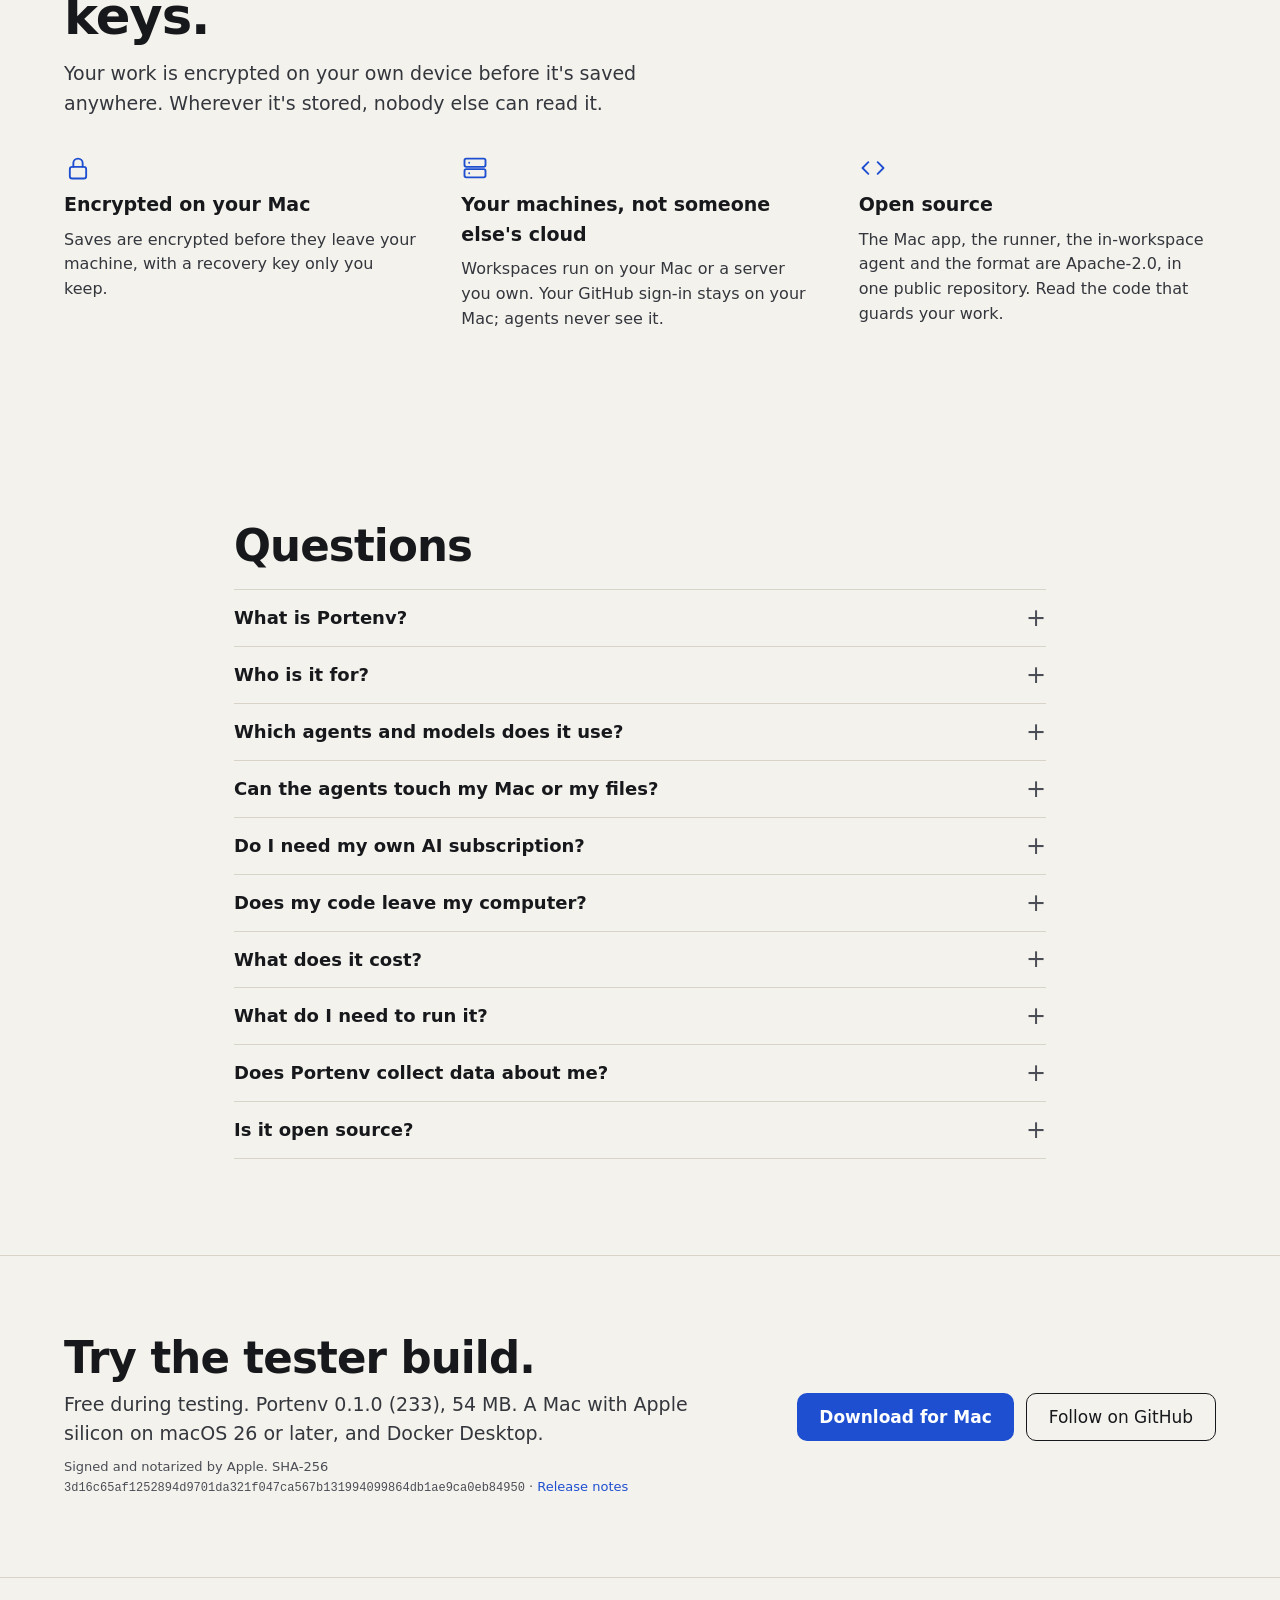
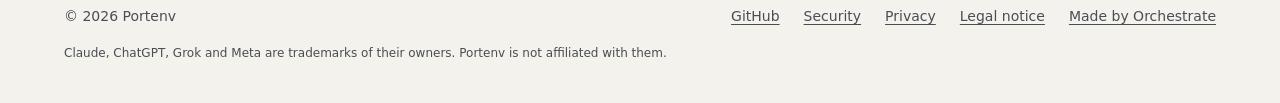
==== commit 83db2481: "Home page: one workspace for all your AI agents; download the tester build The owner's new positioni" ====
--- a/index.html
+++ b/index.html
@@ -3,8 +3,8 @@
 <head>
 <meta charset="utf-8">
 <meta name="viewport" content="width=device-width, initial-scale=1">
-<title>Portenv — your product, built by a team of AI agents</title>
-<meta name="description" content="Each agent gets a role, its own user account and its own copy of your code, inside a workspace sealed off from your Mac. They build, review and hand work to each other. Anything that matters waits for your yes.">
+<title>Portenv — one workspace for all your AI agents</title>
+<meta name="description" content="Claude, ChatGPT, Grok or Meta's agents open the same encrypted workspace, share files and hand work to each other. It moves between your Mac and your own server, and anything that matters waits for your yes.">
 <meta name="theme-color" content="#f4f2ec">
 <link rel="canonical" href="https://portenv.com/">
 <link rel="icon" href="/favicon.svg" type="image/svg+xml">
@@ -14,54 +14,49 @@
 <meta property="og:type" content="website">
 <meta property="og:url" content="https://portenv.com/">
 <meta property="og:locale" content="en_US">
-<meta property="og:title" content="Portenv — your product, built by a team of AI agents">
-<meta property="og:description" content="Each agent gets a role, its own user account and its own copy of your code, inside a workspace sealed off from your Mac. They build, review and hand work to each other. Anything that matters waits for your yes.">
-<meta property="og:image" content="https://portenv.com/og-image.png?v=4">
+<meta property="og:title" content="Portenv — one workspace for all your AI agents">
+<meta property="og:description" content="Claude, ChatGPT, Grok or Meta's agents open the same encrypted workspace, share files and hand work to each other. It moves between your Mac and your own server, and anything that matters waits for your yes.">
+<meta property="og:image" content="https://portenv.com/og-image.png?v=5">
 <meta property="og:image:width" content="1200">
 <meta property="og:image:height" content="630">
 <meta property="og:image:type" content="image/png">
-<meta property="og:image:alt" content="Portenv: Your product, built by a team of AI agents.">
+<meta property="og:image:alt" content="Portenv: One workspace for all your AI agents.">
 <meta name="twitter:card" content="summary_large_image">
-<meta name="twitter:title" content="Portenv — your product, built by a team of AI agents">
-<meta name="twitter:description" content="Each agent gets a role, its own user account and its own copy of your code, inside a workspace sealed off from your Mac. They build, review and hand work to each other. Anything that matters waits for your yes.">
-<meta name="twitter:image" content="https://portenv.com/og-image.png?v=4">
-<meta name="twitter:image:alt" content="Portenv: Your product, built by a team of AI agents.">
-<link rel="stylesheet" href="/styles.css?v=4">
+<meta name="twitter:title" content="Portenv — one workspace for all your AI agents">
+<meta name="twitter:description" content="Claude, ChatGPT, Grok or Meta's agents open the same encrypted workspace, share files and hand work to each other. It moves between your Mac and your own server, and anything that matters waits for your yes.">
+<meta name="twitter:image" content="https://portenv.com/og-image.png?v=5">
+<meta name="twitter:image:alt" content="Portenv: One workspace for all your AI agents.">
+<link rel="stylesheet" href="/styles.css?v=5">
 <script type="application/ld+json">
 {
   "@context": "https://schema.org",
   "@graph": [
     {
       "@type": "Organization",
-      "@id": "https://everydaymoney.eu/#organization",
-      "name": "EverydayMoney",
-      "legalName": "EverydayMoney SAS",
-      "url": "https://everydaymoney.eu",
-      "address": {
-        "@type": "PostalAddress",
-        "streetAddress": "60 Rue François 1er",
-        "postalCode": "75008",
-        "addressLocality": "Paris",
-        "addressCountry": "FR"
-      }
+      "@id": "https://orchestrate.global/#organization",
+      "name": "Orchestrate Global",
+      "url": "https://orchestrate.global/",
+      "email": "onboarding@orchestrate.global"
     },
     {
       "@type": "WebSite",
       "@id": "https://portenv.com/#website",
       "name": "Portenv",
       "url": "https://portenv.com",
-      "publisher": { "@id": "https://everydaymoney.eu/#organization" }
+      "publisher": { "@id": "https://orchestrate.global/#organization" }
     },
     {
       "@type": "SoftwareApplication",
       "@id": "https://portenv.com/#app",
       "name": "Portenv",
       "alternateName": "Portenv portable workspace",
-      "description": "Each agent gets a role, its own user account and its own copy of your code, inside a workspace sealed off from your Mac. They build, review and hand work to each other. Anything that matters waits for your yes.",
+      "description": "Claude, ChatGPT, Grok or Meta's agents open the same encrypted workspace, share files and hand work to each other. It moves between your Mac and your own server, and anything that matters waits for your yes.",
       "applicationCategory": "DeveloperApplication",
       "operatingSystem": "macOS 26 or later",
       "isAccessibleForFree": true,
-      "publisher": { "@id": "https://everydaymoney.eu/#organization" }
+      "softwareVersion": "0.1.0 (233)",
+      "downloadUrl": "https://portenv.com/download",
+      "publisher": { "@id": "https://orchestrate.global/#organization" }
     }
   ]
 }
@@ -77,7 +72,7 @@
       "name": "What is Portenv?",
       "acceptedAnswer": {
         "@type": "Answer",
-        "text": "A Mac app for running a team of AI coding agents on your own project. Your project gets an encrypted workspace, each agent works in it as its own user with its own role, and you approve what matters."
+        "text": "A shared workspace for AI work. Your project lives in one encrypted workspace you own; AI agents work in it together, each with its own role and access, and you approve what matters. It runs on your Mac or your own server."
       }
     },
     {
@@ -93,7 +88,7 @@
       "name": "Which agents and models does it use?",
       "acceptedAnswer": {
         "@type": "Answer",
-        "text": "During testing, Claude Code with Anthropic's models. You can set the model for each agent in its agent file. Other agents aren't supported yet."
+        "text": "During testing, Claude Code with Anthropic's models; you set each agent's model in its agent file. Support for other agents is planned."
       }
     },
     {
@@ -133,7 +128,7 @@
       "name": "What do I need to run it?",
       "acceptedAnswer": {
         "@type": "Answer",
-        "text": "A Mac with Apple silicon on macOS 26 or later, Docker Desktop installed and open (Portenv runs workspaces in it for now), and a Claude account for your agents. You don't need a GitHub account; linking GitHub from the app isn't in the tester build yet."
+        "text": "A Mac with Apple silicon on macOS 26 or later, Docker Desktop installed and open (Portenv runs workspaces in it for now), and a Claude account for your agents. A GitHub account is optional: sign in from the app to clone and push your own repositories."
       }
     },
     {
@@ -171,21 +166,21 @@
       <a href="#keys">Security</a>
       <a href="https://github.com/portenv/portenv">GitHub</a>
     </div>
-    <a class="nav-cta" href="https://docs.google.com/forms/d/e/1FAIpQLScvbRFXLFoB_UQAdoc3QCLxRPPlnTTHlJjoBNdC1tQsp7a2Tw/viewform" rel="noopener">Join the test</a>
+    <a class="nav-cta" href="/download">Download</a>
   </nav>
 </header>
 
 <main id="top">
 
   <section class="hero wrap" aria-labelledby="hero-title">
-    <p class="eyebrow">For people who run AI agents on real code</p>
-    <h1 id="hero-title">Your product, built by a team of AI agents.</h1>
-    <p class="lede">Each agent gets a role, its own user account and its own copy of your code, inside a workspace sealed off from your Mac. They build, review and hand work to each other. Anything that matters waits for your yes.</p>
+    <p class="eyebrow">A shared workspace for AI work</p>
+    <h1 id="hero-title">One workspace for all your AI agents.</h1>
+    <p class="lede">Claude, ChatGPT, Grok or Meta's agents open the same encrypted workspace, share files and hand work to each other. It moves between your Mac and your own server, and anything that matters waits for your yes.</p>
     <div class="btn-row">
-      <a class="btn btn-primary" href="https://docs.google.com/forms/d/e/1FAIpQLScvbRFXLFoB_UQAdoc3QCLxRPPlnTTHlJjoBNdC1tQsp7a2Tw/viewform" rel="noopener">Join the tester program</a>
-      <a class="btn btn-secondary" href="#team">See how a team works</a>
-    </div>
-    <p class="fineprint">Free during testing · macOS 26 or later · Apple silicon</p>
+      <a class="btn btn-primary" href="/download">Download for Mac</a>
+      <a class="btn btn-secondary" href="#shared">See how it works</a>
+    </div>
+    <p class="fineprint">Tester build 0.1.0 (233) · 54 MB · macOS 26 or later · Apple silicon · Docker Desktop</p>
   </section>
 
   <section class="showcase wrap" aria-label="The Team window">
@@ -231,10 +226,31 @@
     </figure>
   </section>
 
+  <section id="shared" class="wrap section" aria-labelledby="shared-title">
+    <div class="intro">
+      <h2 id="shared-title" class="h2 h2-wide">Like a shared drive, but for AI work.</h2>
+      <p class="lede">Your project lives in one workspace you own. Every agent you invite works inside it, on the same files, in its own lane, and you see who did what.</p>
+    </div>
+    <div class="pillars pillars-light">
+      <div class="pillar">
+        <h3>Bring any agent</h3>
+        <p>Pick the agent and model for each role. Agents from different companies hand work to each other through the workspace, not through you.</p>
+      </div>
+      <div class="pillar">
+        <h3>Share files and work</h3>
+        <p>Specs, screenshots and branches pass between agents and to you, each attributed, each previewable.</p>
+      </div>
+      <div class="pillar">
+        <h3>Take it anywhere</h3>
+        <p>Move the whole workspace, agents included, between your Mac and your own server. Closing the window doesn't stop the work.</p>
+      </div>
+    </div>
+  </section>
+
   <section id="team" class="wrap section" aria-labelledby="team-title">
     <div class="intro">
       <h2 id="team-title" class="h2">Start with a team, not a blank prompt.</h2>
-      <p class="lede">Pick a ready-made team with one command. Choosing it in the app comes next. Read exactly what each agent is told before you approve it.</p>
+      <p class="lede">When you create a workspace, pick a ready-made team. Untick roles you don't need, rename them, choose each agent's model. Read exactly what each agent is told before you approve it.</p>
     </div>
     <div class="teams">
       <article class="team-card">
@@ -262,7 +278,7 @@
         </div>
         <div class="pillar">
           <h3>Only the keys the job needs</h3>
-          <p>A reviewer can read the writer's work but not edit it. Agents can't push, and they never see your keys.</p>
+          <p>Agents can't change each other's work. They can't push, and they never see your keys.</p>
         </div>
         <div class="pillar">
           <h3>One inbox for you</h3>
@@ -289,8 +305,8 @@
       </div>
       <div class="pillar">
         <svg width="28" height="28" viewBox="0 0 24 24" fill="none" stroke="currentColor" stroke-width="1.6" stroke-linecap="round" stroke-linejoin="round" aria-hidden="true"><rect x="3" y="4" width="18" height="7" rx="1.5"/><rect x="3" y="13" width="18" height="7" rx="1.5"/><path d="M7 7.5h.01"/><path d="M7 16.5h.01"/></svg>
-        <h3>Close the laptop, keep going</h3>
-        <p>Closing the window doesn't stop the team. Move a workspace to a server you own, keep saves in your own storage, and pick it up anywhere.</p>
+        <h3>Your machines, not someone else's cloud</h3>
+        <p>Workspaces run on your Mac or a server you own. Your GitHub sign-in stays on your Mac; agents never see it.</p>
       </div>
       <div class="pillar">
         <svg width="28" height="28" viewBox="0 0 24 24" fill="none" stroke="currentColor" stroke-width="1.6" stroke-linecap="round" stroke-linejoin="round" aria-hidden="true"><path d="M8 7l-5 5 5 5"/><path d="M16 7l5 5-5 5"/></svg>
@@ -305,7 +321,7 @@
     <div class="faq-list">
       <details class="faq-item">
         <summary>What is Portenv?</summary>
-        <p>A Mac app for running a team of AI coding agents on your own project. Your project gets an encrypted workspace, each agent works in it as its own user with its own role, and you approve what matters.</p>
+        <p>A shared workspace for AI work. Your project lives in one encrypted workspace you own; AI agents work in it together, each with its own role and access, and you approve what matters. It runs on your Mac or your own server.</p>
       </details>
       <details class="faq-item">
         <summary>Who is it for?</summary>
@@ -313,7 +329,7 @@
       </details>
       <details class="faq-item">
         <summary>Which agents and models does it use?</summary>
-        <p>During testing, Claude Code with Anthropic's models. You can set the model for each agent in its agent file. Other agents aren't supported yet.</p>
+        <p>During testing, Claude Code with Anthropic's models; you set each agent's model in its agent file. Support for other agents is planned.</p>
       </details>
       <details class="faq-item">
         <summary>Can the agents touch my Mac or my files?</summary>
@@ -333,7 +349,7 @@
       </details>
       <details class="faq-item">
         <summary>What do I need to run it?</summary>
-        <p>A Mac with Apple silicon on macOS 26 or later, Docker Desktop installed and open (Portenv runs workspaces in it for now), and a Claude account for your agents. You don't need a GitHub account; linking GitHub from the app isn't in the tester build yet.</p>
+        <p>A Mac with Apple silicon on macOS 26 or later, Docker Desktop installed and open (Portenv runs workspaces in it for now), and a Claude account for your agents. A GitHub account is optional: sign in from the app to clone and push your own repositories.</p>
       </details>
       <details class="faq-item">
         <summary>Does Portenv collect data about me?</summary>
@@ -349,11 +365,12 @@
   <section id="get" class="download" aria-labelledby="get-title">
     <div class="wrap get-inner">
       <div class="get-text">
-        <h2 id="get-title" class="h2">Be one of the first teams.</h2>
-        <p class="lede">Free during testing. Mac app, macOS 26 or later, Apple silicon.</p>
+        <h2 id="get-title" class="h2">Try the tester build.</h2>
+        <p class="lede">Free during testing. Portenv 0.1.0 (233), 54 MB. A Mac with Apple silicon on macOS 26 or later, and Docker Desktop.</p>
+        <p class="fineprint">Signed and notarized by Apple. SHA-256 <code class="sha">3d16c65af1252894d9701da321f047ca567b131994099864db1ae9ca0eb84950</code> · <a href="https://github.com/portenv/portenv/releases/tag/v0.1.0-tester.233">Release notes</a></p>
       </div>
       <div class="btn-row">
-        <a class="btn btn-primary" href="https://docs.google.com/forms/d/e/1FAIpQLScvbRFXLFoB_UQAdoc3QCLxRPPlnTTHlJjoBNdC1tQsp7a2Tw/viewform" rel="noopener">Join the tester program</a>
+        <a class="btn btn-primary" href="/download">Download for Mac</a>
         <a class="btn btn-secondary" href="https://github.com/portenv/portenv">Follow on GitHub</a>
       </div>
     </div>
@@ -372,6 +389,7 @@
       <a href="/legal">Legal notice</a>
       <a href="https://orchestrate.global/">Made by Orchestrate</a>
     </div>
+    <p class="footer-note">Claude, ChatGPT, Grok and Meta are trademarks of their owners. Portenv is not affiliated with them.</p>
   </div>
 </footer>
 
--- a/styles.css
+++ b/styles.css
@@ -38,6 +38,7 @@
 .section { padding-top: 96px; padding-bottom: 96px; display: flex; flex-direction: column; gap: 36px; }
 .intro { display: flex; flex-direction: column; gap: 16px; max-width: 740px; }
 .h2 { max-width: 18ch; font-family: var(--display); font-size: clamp(32px, 4vw, 52px); line-height: 1.05; font-weight: 700; letter-spacing: -0.02em; }
+.h2-wide { max-width: 20ch; }
 .lede { max-width: 56ch; font-size: 19px; color: var(--text-2); }
 .nowrap { white-space: nowrap; }
 
@@ -54,6 +55,7 @@
 .btn-secondary:hover { background: var(--muted-surface); color: var(--text); }
 .btn-row { display: flex; flex-wrap: wrap; gap: 12px; }
 .fineprint { font-size: 13px; color: var(--text-3); }
+.fineprint .sha { font-family: var(--mono); font-size: 12px; overflow-wrap: anywhere; }
 
 /* Header */
 .site-header { background: var(--bg); }
@@ -153,6 +155,7 @@
 /* Footer */
 .site-footer { border-top: 1px solid var(--line-strong); }
 .footer-inner { padding-top: 28px; padding-bottom: 40px; display: flex; flex-direction: column; gap: 16px; font-size: 14px; color: var(--text-3); }
+.footer-note { margin: 0; font-size: 12px; }
 .footer-row { display: flex; flex-wrap: wrap; align-items: center; gap: 12px 24px; }
 .footer-row a { color: var(--text-3); text-decoration: underline; text-underline-offset: 3px; }
 
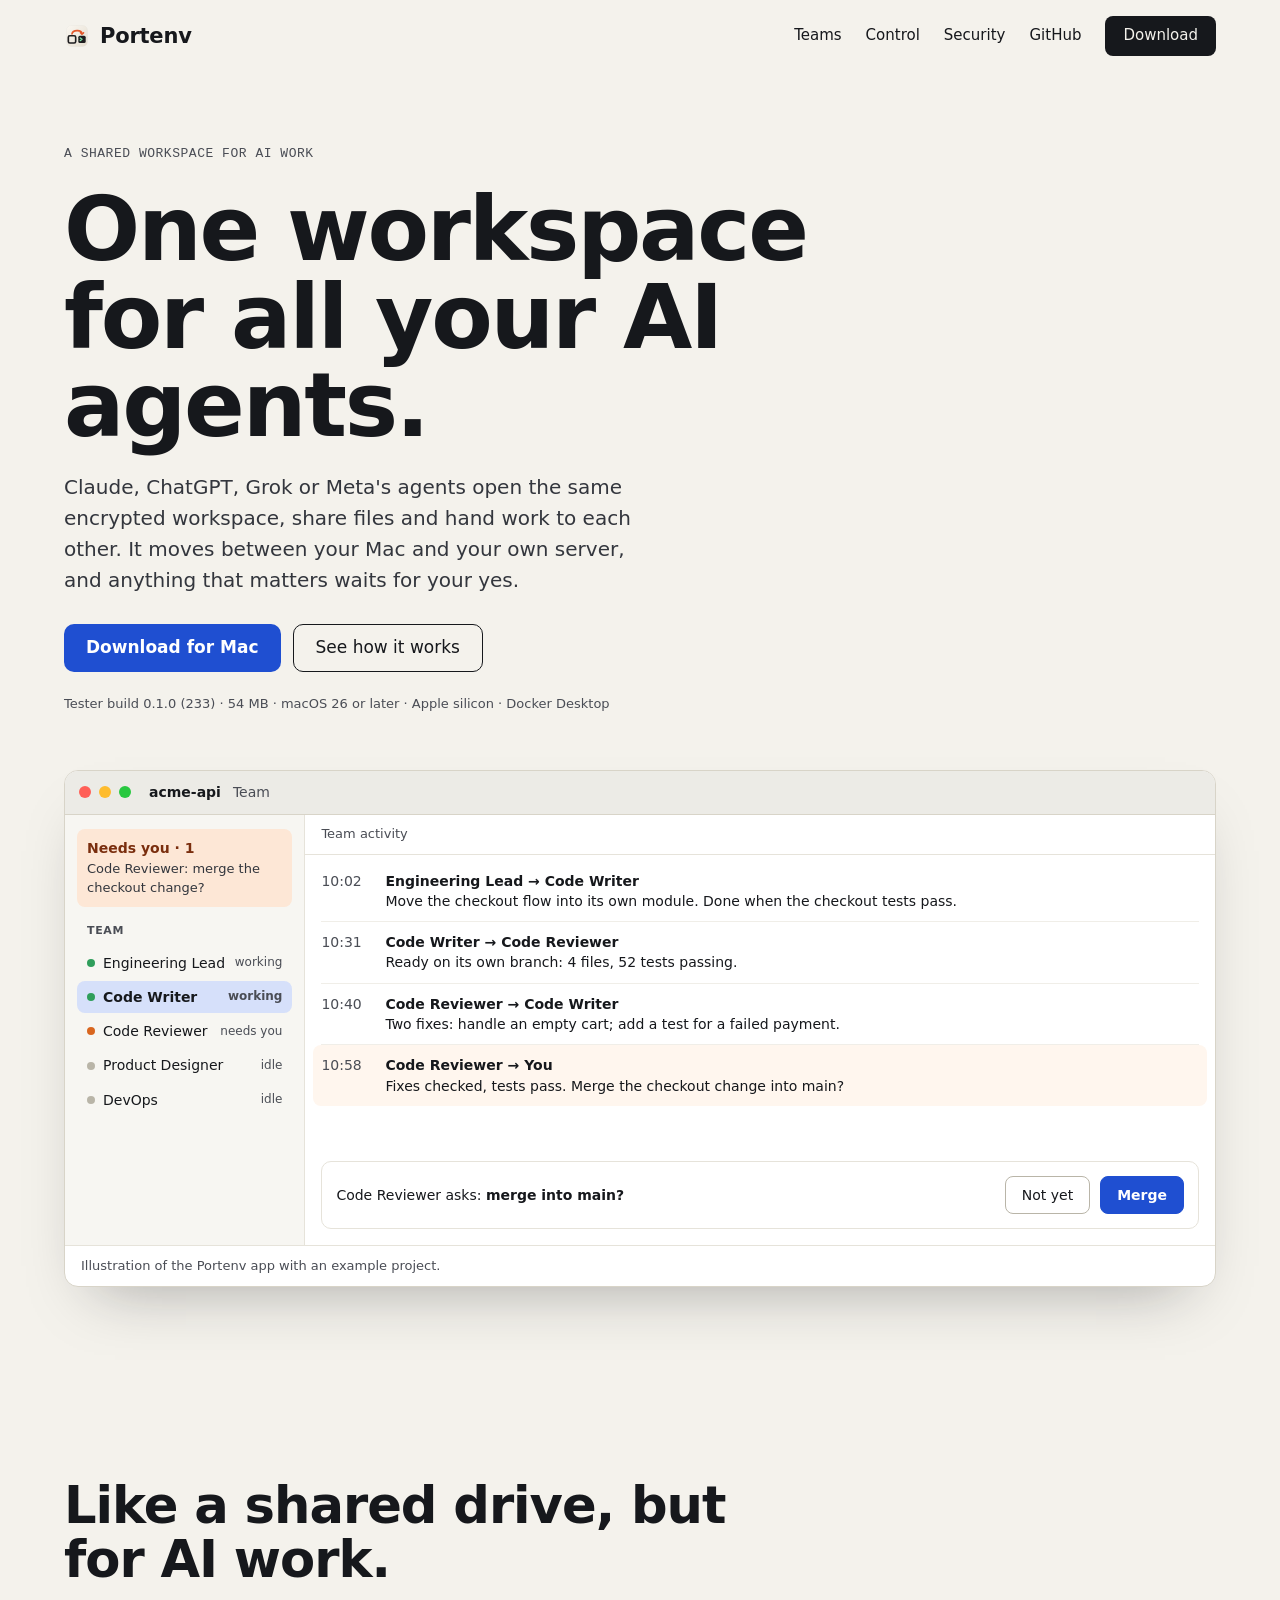
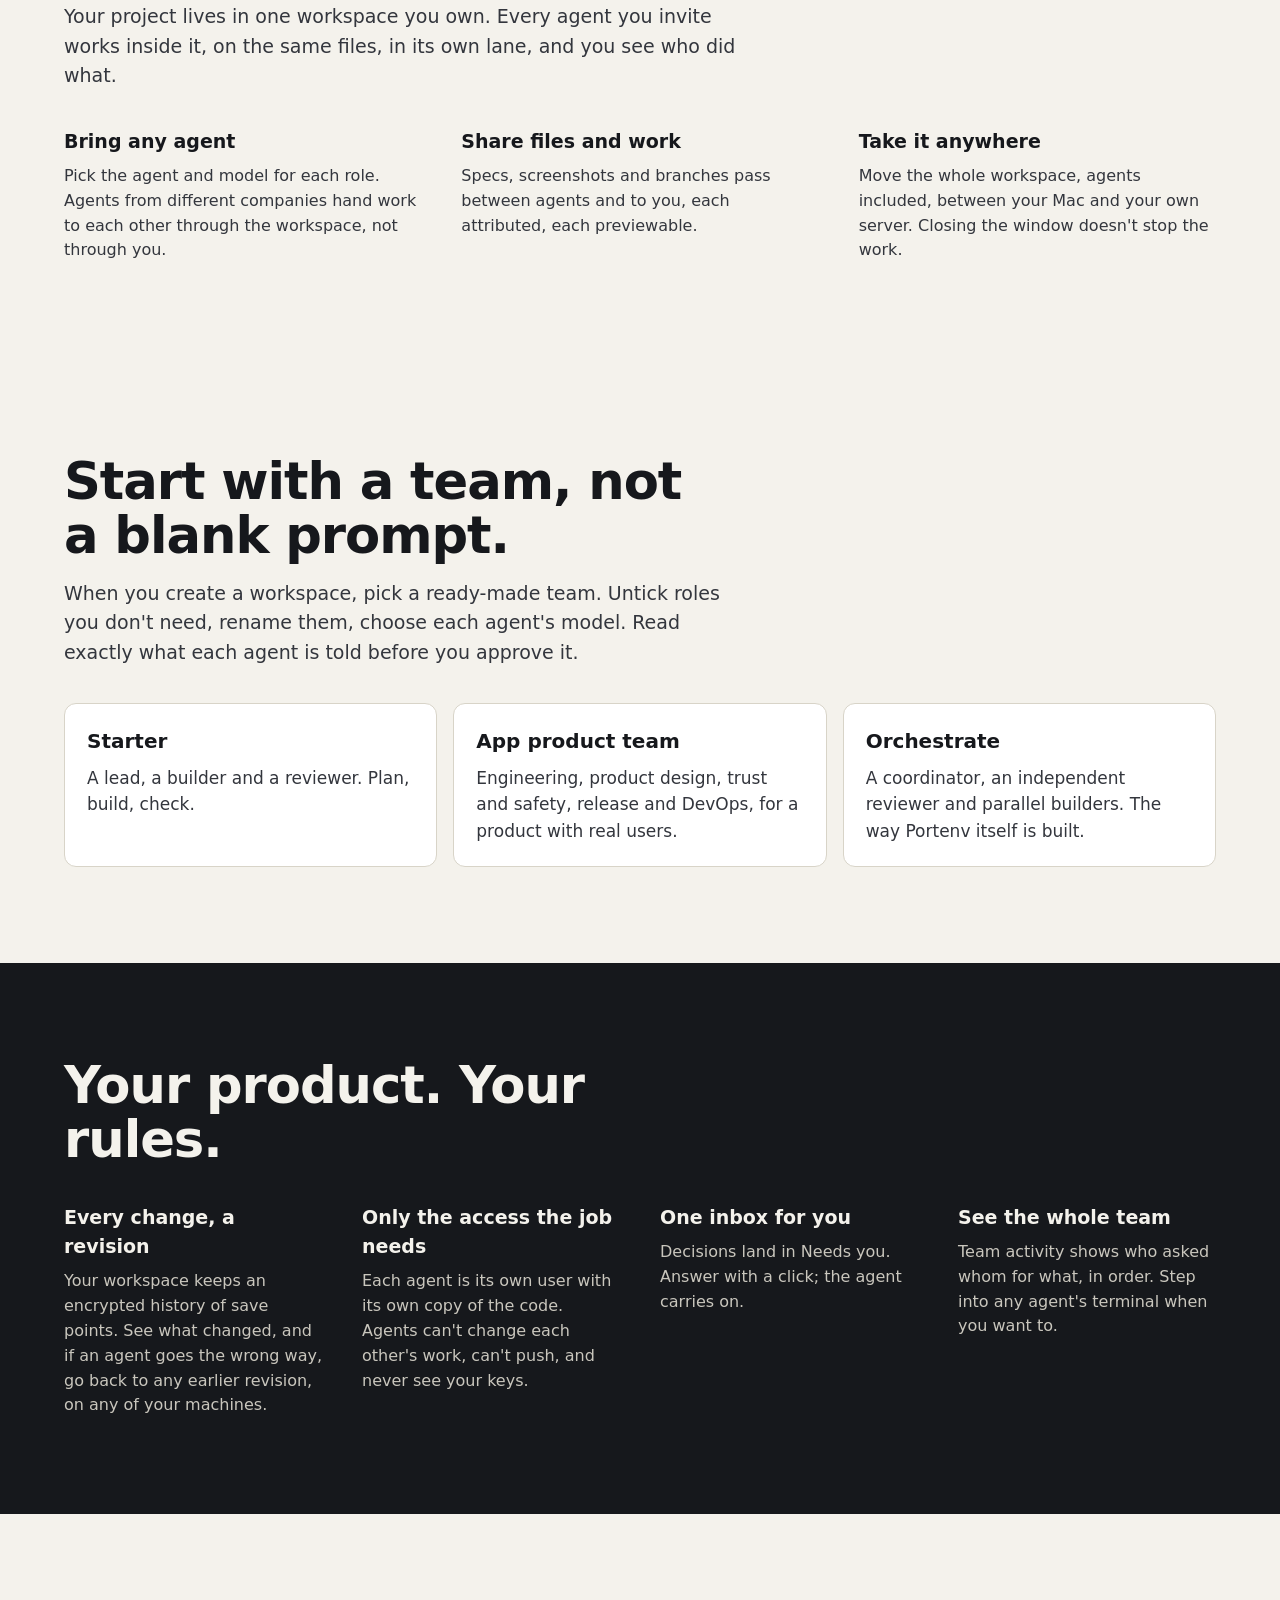
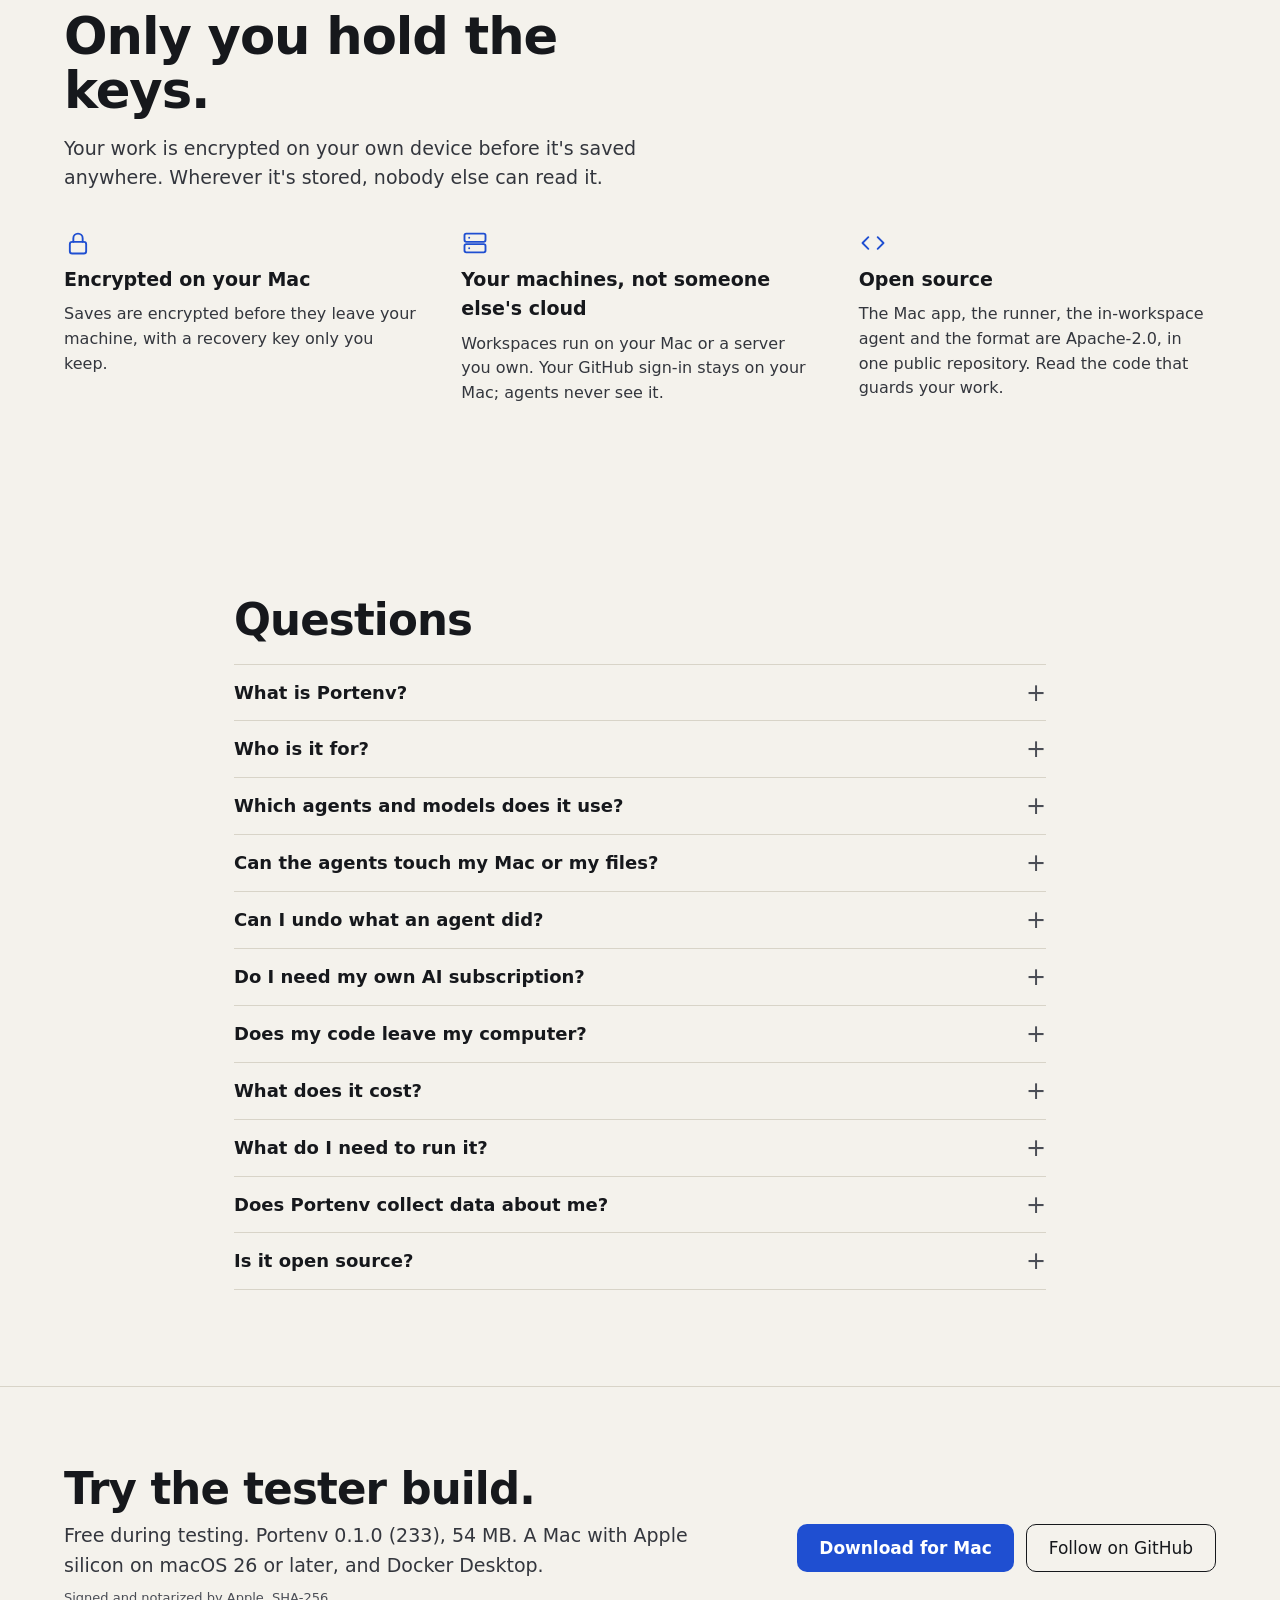
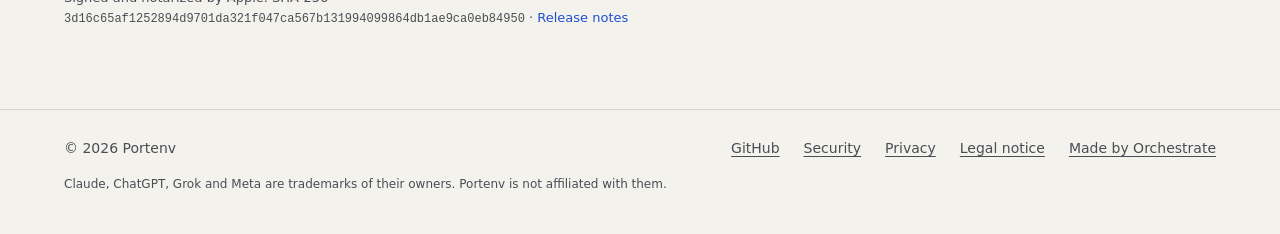
==== commit f1215cab: "Home page: "Your product. Your rules." leads with save points and revisions The owner's change (R-04" ====
--- a/index.html
+++ b/index.html
@@ -101,6 +101,14 @@
     },
     {
       "@type": "Question",
+      "name": "Can I undo what an agent did?",
+      "acceptedAnswer": {
+        "@type": "Answer",
+        "text": "Yes. Every workspace keeps encrypted save points. Go back to any earlier one, from your Mac or your server."
+      }
+    },
+    {
+      "@type": "Question",
       "name": "Do I need my own AI subscription?",
       "acceptedAnswer": {
         "@type": "Answer",
@@ -273,12 +281,12 @@
       <h2 id="control-title" class="h2">Your product. Your rules.</h2>
       <div class="pillars">
         <div class="pillar">
-          <h3>A desk for every agent</h3>
-          <p>Each agent is its own user with its own copy of the code. Your project folder is never theirs to change.</p>
+          <h3>Every change, a revision</h3>
+          <p>Your workspace keeps an encrypted history of save points. See what changed, and if an agent goes the wrong way, go back to any earlier revision, on any of your machines.</p>
         </div>
         <div class="pillar">
-          <h3>Only the keys the job needs</h3>
-          <p>Agents can't change each other's work. They can't push, and they never see your keys.</p>
+          <h3>Only the access the job needs</h3>
+          <p>Each agent is its own user with its own copy of the code. Agents can't change each other's work, can't push, and never see your keys.</p>
         </div>
         <div class="pillar">
           <h3>One inbox for you</h3>
@@ -334,6 +342,10 @@
       <details class="faq-item">
         <summary>Can the agents touch my Mac or my files?</summary>
         <p>Not outside the workspace. Inside it, each agent has its own copy of your code: it can read your project but not change it, and it doesn't get your sign-ins, SSH keys or git credentials, so it can't push. It can still read files in your project that aren't in git, such as a .env file, so keep secrets out of the project for now. Its work comes back to you as a branch you review.</p>
+      </details>
+      <details class="faq-item">
+        <summary>Can I undo what an agent did?</summary>
+        <p>Yes. Every workspace keeps encrypted save points. Go back to any earlier one, from your Mac or your server.</p>
       </details>
       <details class="faq-item">
         <summary>Do I need my own AI subscription?</summary>
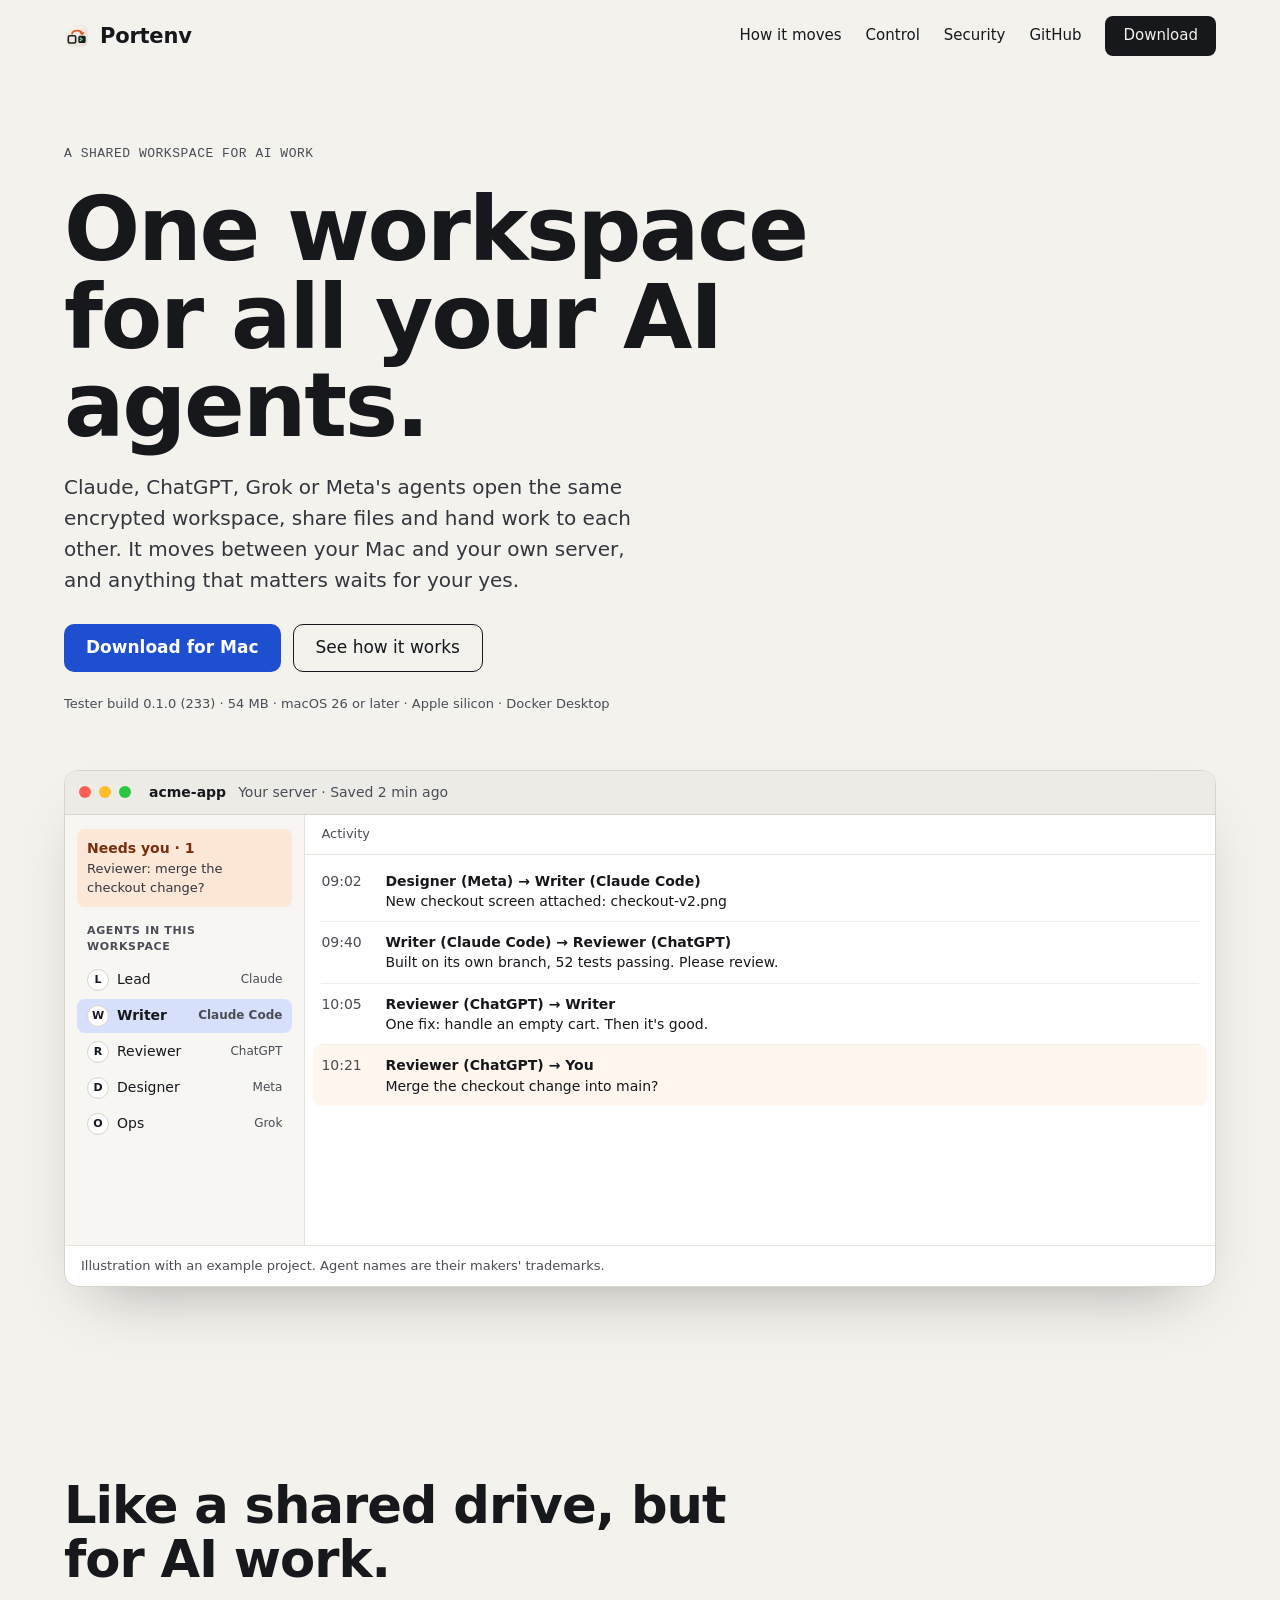
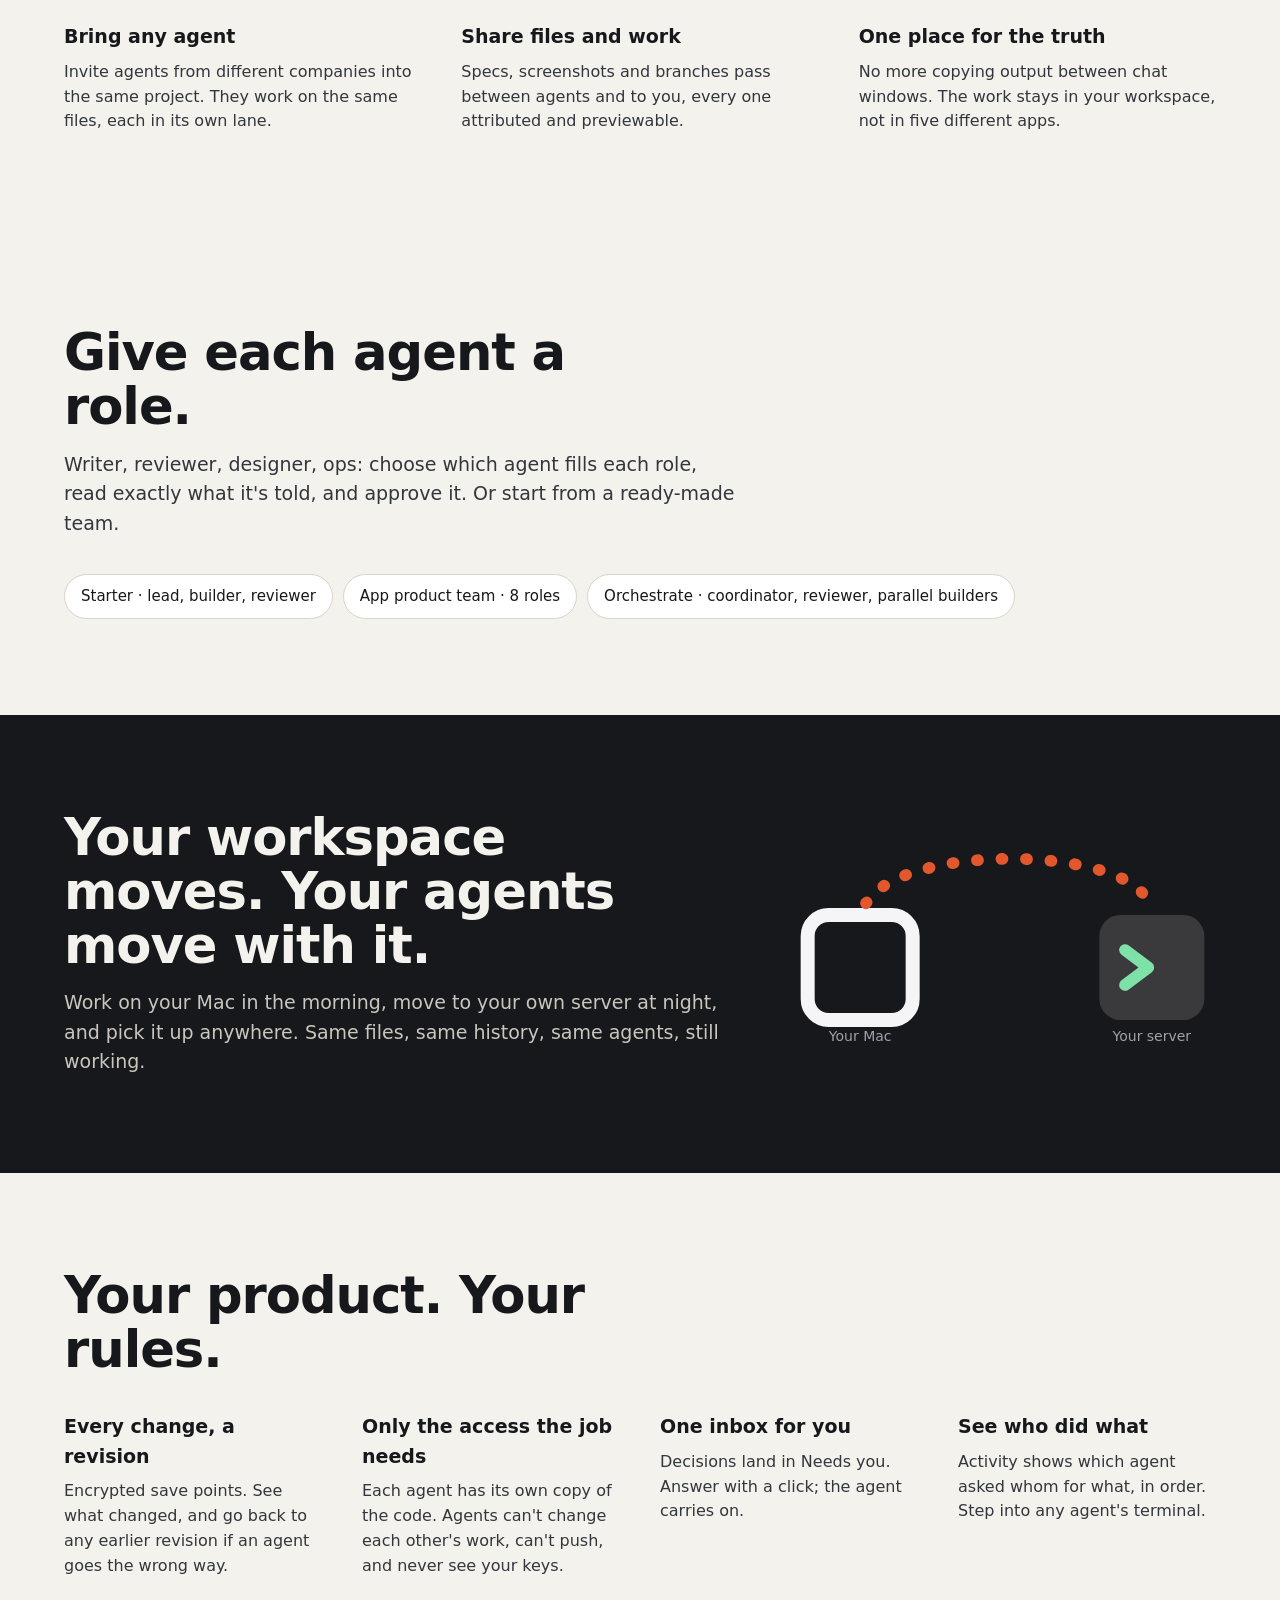
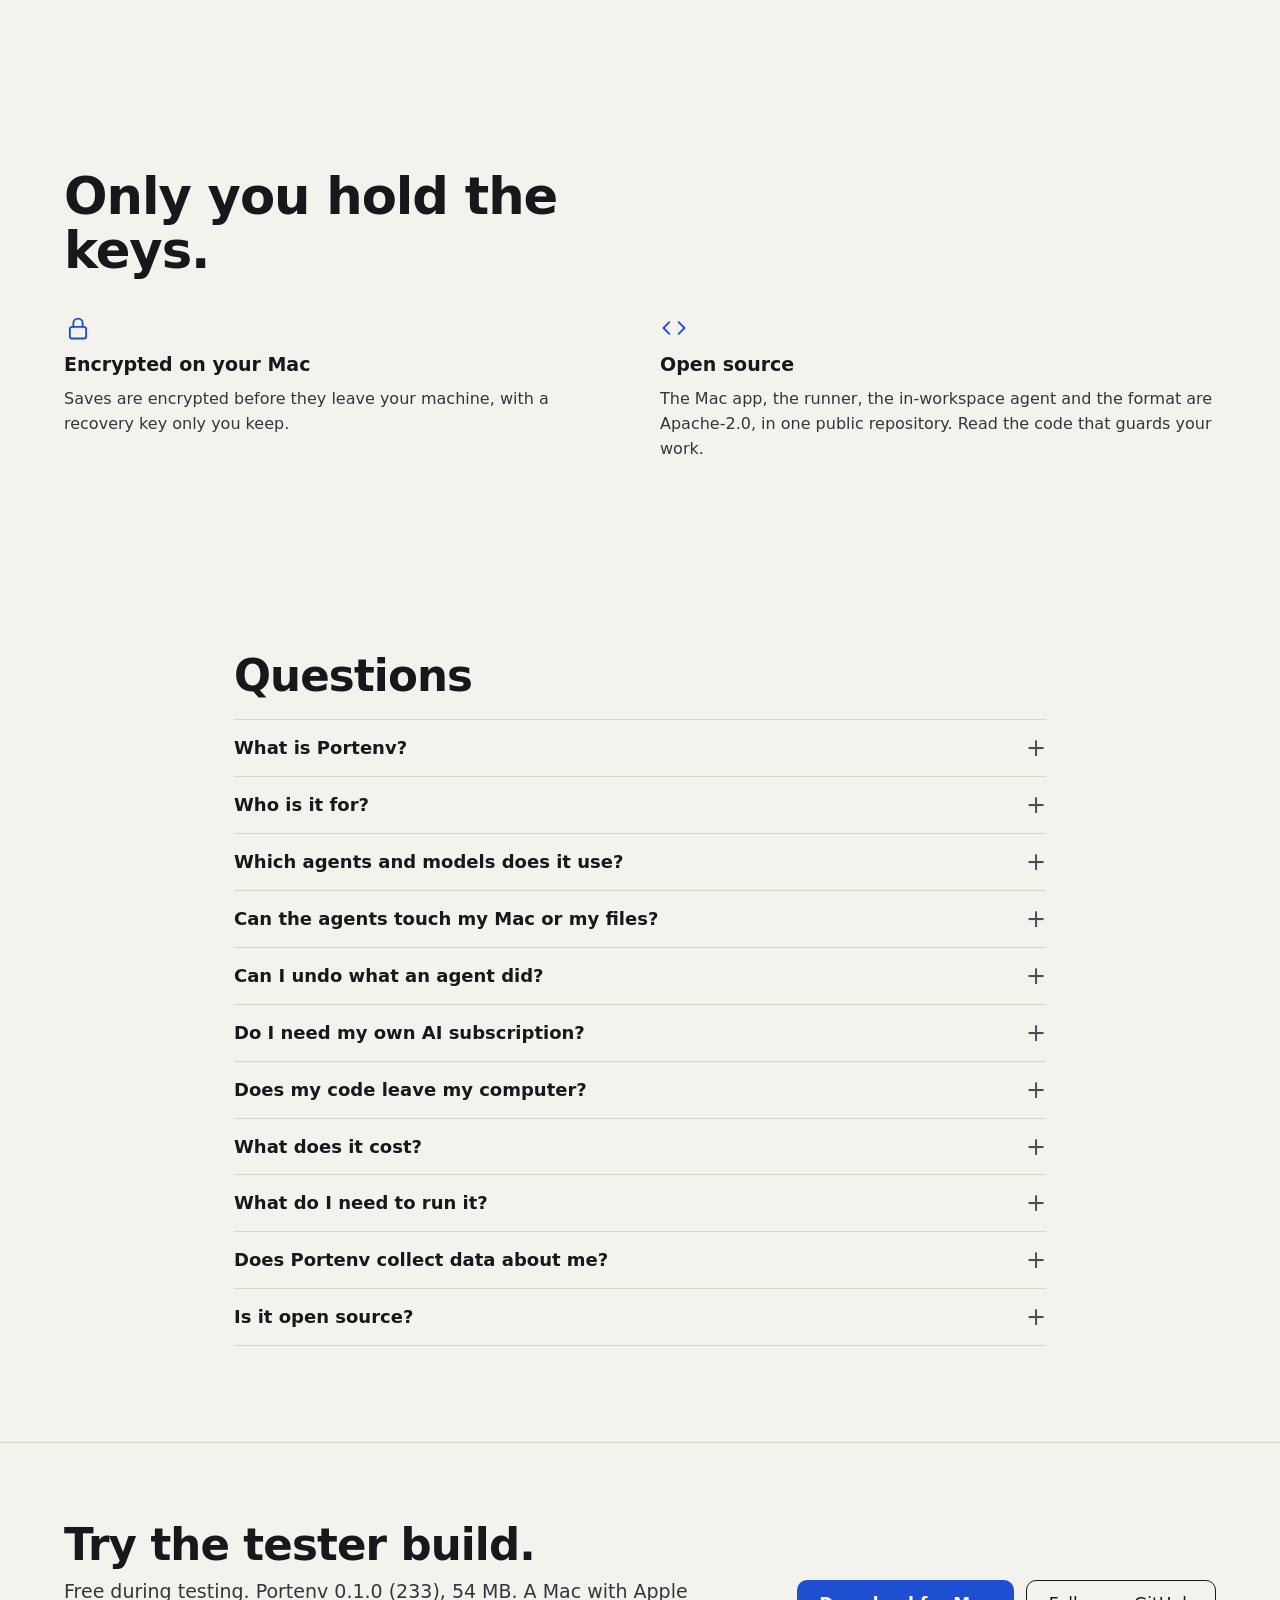
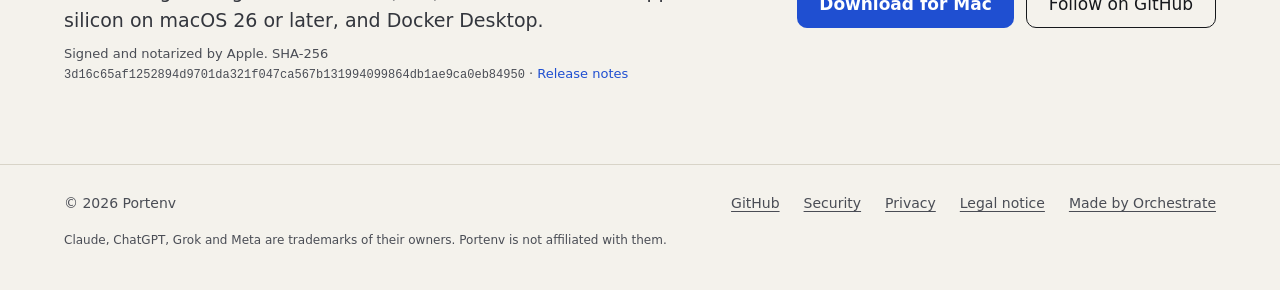
==== commit a7aed9da: "Home page v3: different agents in one workspace, roles, the move, revisions The owner's v3 story (R-" ====
--- a/index.html
+++ b/index.html
@@ -26,7 +26,7 @@
 <meta name="twitter:description" content="Claude, ChatGPT, Grok or Meta's agents open the same encrypted workspace, share files and hand work to each other. It moves between your Mac and your own server, and anything that matters waits for your yes.">
 <meta name="twitter:image" content="https://portenv.com/og-image.png?v=5">
 <meta name="twitter:image:alt" content="Portenv: One workspace for all your AI agents.">
-<link rel="stylesheet" href="/styles.css?v=5">
+<link rel="stylesheet" href="/styles.css?v=6">
 <script type="application/ld+json">
 {
   "@context": "https://schema.org",
@@ -88,7 +88,7 @@
       "name": "Which agents and models does it use?",
       "acceptedAnswer": {
         "@type": "Answer",
-        "text": "During testing, Claude Code with Anthropic's models; you set each agent's model in its agent file. Support for other agents is planned."
+        "text": "Claude Code agents work in it today; ChatGPT joins through MCP, Grok through the terminal, more as they open up. You set each agent's model in its agent file."
       }
     },
     {
@@ -169,8 +169,8 @@
     </a>
     <div class="nav-spacer"></div>
     <div class="nav-links wide-only">
-      <a href="#team">Teams</a>
-      <a href="#control">Control</a>
+      <a href="#move">How it moves</a>
+      <a href="#rules">Control</a>
       <a href="#keys">Security</a>
       <a href="https://github.com/portenv/portenv">GitHub</a>
     </div>
@@ -191,111 +191,111 @@
     <p class="fineprint">Tester build 0.1.0 (233) · 54 MB · macOS 26 or later · Apple silicon · Docker Desktop</p>
   </section>
 
-  <section class="showcase wrap" aria-label="The Team window">
+  <section class="showcase wrap" aria-label="Different agents in one workspace">
     <figure class="team-figure">
-      <div class="tw" role="img" aria-label="The Portenv Team window for an example project, acme-api. A sidebar lists the team: Engineering Lead and Code Writer are working, Code Reviewer needs you, Product Designer and DevOps are idle. Team activity shows the lead asking the writer to move the checkout flow into its own module, the writer handing the change to the reviewer, the reviewer asking for two fixes, and then the reviewer asking you whether to merge the checkout change into main, with Not yet and Merge buttons.">
+      <div class="tw" role="img" aria-label="The Portenv window for an example project, acme-app, on your server, saved 2 minutes ago, with one decision waiting for you. Five agents work in it: Lead on Claude, Writer on Claude Code, Reviewer on ChatGPT, Designer on Meta and Ops on Grok. Activity shows the designer attaching a new checkout screen for the writer, the writer handing a tested branch to the reviewer, the reviewer asking for one fix, and then the reviewer asking you whether to merge the checkout change into main.">
         <div class="tw-titlebar">
           <span class="lights"><span></span><span></span><span></span></span>
-          <b>acme-api</b>
-          <span class="tw-sub">Team</span>
+          <b>acme-app</b>
+          <span class="tw-sub">Your server · Saved 2 min ago</span>
         </div>
         <div class="tw-body">
           <div class="tw-side">
             <div class="tw-needs">
               <b>Needs you · 1</b>
-              <span>Code Reviewer: merge the checkout change?</span>
+              <span>Reviewer: merge the checkout change?</span>
             </div>
-            <span class="tw-h">Team</span>
+            <span class="tw-h">Agents in this workspace</span>
             <ul class="tw-roles">
-              <li><span class="tw-dot tw-dot-work"></span>Engineering Lead<small>working</small></li>
-              <li class="tw-on"><span class="tw-dot tw-dot-work"></span>Code Writer<small>working</small></li>
-              <li><span class="tw-dot tw-dot-ask"></span>Code Reviewer<small>needs you</small></li>
-              <li><span class="tw-dot"></span>Product Designer<small>idle</small></li>
-              <li><span class="tw-dot"></span>DevOps<small>idle</small></li>
+              <li><span class="tw-av">L</span>Lead<small>Claude</small></li>
+              <li class="tw-on"><span class="tw-av">W</span>Writer<small>Claude Code</small></li>
+              <li><span class="tw-av">R</span>Reviewer<small>ChatGPT</small></li>
+              <li><span class="tw-av">D</span>Designer<small>Meta</small></li>
+              <li><span class="tw-av">O</span>Ops<small>Grok</small></li>
             </ul>
           </div>
           <div class="tw-main">
-            <div class="tw-main-h">Team activity</div>
+            <div class="tw-main-h">Activity</div>
             <ol class="tw-feed">
-              <li><span class="tw-time">10:02</span><span><b>Engineering Lead → Code Writer</b>Move the checkout flow into its own module. Done when the checkout tests pass.</span></li>
-              <li><span class="tw-time">10:31</span><span><b>Code Writer → Code Reviewer</b>Ready on its own branch: 4 files, 52 tests passing.</span></li>
-              <li><span class="tw-time">10:40</span><span><b>Code Reviewer → Code Writer</b>Two fixes: handle an empty cart; add a test for a failed payment.</span></li>
-              <li class="tw-feed-you"><span class="tw-time">10:58</span><span><b>Code Reviewer → You</b>Fixes checked, tests pass. Merge the checkout change into main?</span></li>
+              <li><span class="tw-time">09:02</span><span><b>Designer (Meta) → Writer (Claude Code)</b>New checkout screen attached: checkout-v2.png</span></li>
+              <li><span class="tw-time">09:40</span><span><b>Writer (Claude Code) → Reviewer (ChatGPT)</b>Built on its own branch, 52 tests passing. Please review.</span></li>
+              <li><span class="tw-time">10:05</span><span><b>Reviewer (ChatGPT) → Writer</b>One fix: handle an empty cart. Then it's good.</span></li>
+              <li class="tw-feed-you"><span class="tw-time">10:21</span><span><b>Reviewer (ChatGPT) → You</b>Merge the checkout change into main?</span></li>
             </ol>
-            <div class="tw-ask">
-              <span class="tw-ask-q">Code Reviewer asks: <b>merge into main?</b></span>
-              <span class="tw-btn">Not yet</span>
-              <span class="tw-btn tw-btn-primary">Merge</span>
-            </div>
           </div>
         </div>
       </div>
-      <figcaption>Illustration of the Portenv app with an example project.</figcaption>
+      <figcaption>Illustration with an example project. Agent names are their makers' trademarks.</figcaption>
     </figure>
   </section>
 
   <section id="shared" class="wrap section" aria-labelledby="shared-title">
     <div class="intro">
       <h2 id="shared-title" class="h2 h2-wide">Like a shared drive, but for AI work.</h2>
-      <p class="lede">Your project lives in one workspace you own. Every agent you invite works inside it, on the same files, in its own lane, and you see who did what.</p>
     </div>
     <div class="pillars pillars-light">
       <div class="pillar">
         <h3>Bring any agent</h3>
-        <p>Pick the agent and model for each role. Agents from different companies hand work to each other through the workspace, not through you.</p>
+        <p>Invite agents from different companies into the same project. They work on the same files, each in its own lane.</p>
       </div>
       <div class="pillar">
         <h3>Share files and work</h3>
-        <p>Specs, screenshots and branches pass between agents and to you, each attributed, each previewable.</p>
-      </div>
-      <div class="pillar">
-        <h3>Take it anywhere</h3>
-        <p>Move the whole workspace, agents included, between your Mac and your own server. Closing the window doesn't stop the work.</p>
+        <p>Specs, screenshots and branches pass between agents and to you, every one attributed and previewable.</p>
+      </div>
+      <div class="pillar">
+        <h3>One place for the truth</h3>
+        <p>No more copying output between chat windows. The work stays in your workspace, not in five different apps.</p>
       </div>
     </div>
   </section>
 
   <section id="team" class="wrap section" aria-labelledby="team-title">
     <div class="intro">
-      <h2 id="team-title" class="h2">Start with a team, not a blank prompt.</h2>
-      <p class="lede">When you create a workspace, pick a ready-made team. Untick roles you don't need, rename them, choose each agent's model. Read exactly what each agent is told before you approve it.</p>
-    </div>
-    <div class="teams">
-      <article class="team-card">
-        <h3>Starter</h3>
-        <p>A lead, a builder and a reviewer. Plan, build, check.</p>
-      </article>
-      <article class="team-card">
-        <h3>App product team</h3>
-        <p>Engineering, product design, trust and safety, release and DevOps, for a product with real users.</p>
-      </article>
-      <article class="team-card">
-        <h3>Orchestrate</h3>
-        <p>A coordinator, an independent reviewer and parallel builders. The way Portenv itself is built.</p>
-      </article>
-    </div>
-  </section>
-
-  <section id="control" class="dark" aria-labelledby="control-title">
-    <div class="wrap section">
-      <h2 id="control-title" class="h2">Your product. Your rules.</h2>
-      <div class="pillars">
-        <div class="pillar">
-          <h3>Every change, a revision</h3>
-          <p>Your workspace keeps an encrypted history of save points. See what changed, and if an agent goes the wrong way, go back to any earlier revision, on any of your machines.</p>
-        </div>
-        <div class="pillar">
-          <h3>Only the access the job needs</h3>
-          <p>Each agent is its own user with its own copy of the code. Agents can't change each other's work, can't push, and never see your keys.</p>
-        </div>
-        <div class="pillar">
-          <h3>One inbox for you</h3>
-          <p>Decisions land in Needs you. Answer with a click; the agent carries on.</p>
-        </div>
-        <div class="pillar">
-          <h3>See the whole team</h3>
-          <p>Team activity shows who asked whom for what, in order. Step into any agent's terminal when you want to.</p>
-        </div>
+      <h2 id="team-title" class="h2">Give each agent a role.</h2>
+      <p class="lede">Writer, reviewer, designer, ops: choose which agent fills each role, read exactly what it's told, and approve it. Or start from a ready-made team.</p>
+    </div>
+    <ul class="chips" aria-label="Ready-made teams">
+      <li>Starter · lead, builder, reviewer</li>
+      <li>App product team · 8 roles</li>
+      <li>Orchestrate · coordinator, reviewer, parallel builders</li>
+    </ul>
+  </section>
+
+  <section id="move" class="dark" aria-labelledby="move-title">
+    <div class="wrap section move">
+      <div class="intro">
+        <h2 id="move-title" class="h2">Your workspace moves. Your agents move with it.</h2>
+        <p class="lede">Work on your Mac in the morning, move to your own server at night, and pick it up anywhere. Same files, same history, same agents, still working.</p>
+      </div>
+      <svg class="move-art" role="img" aria-label="A workspace moving from a Mac to a server" viewBox="0 0 360 170">
+        <rect x="10" y="60" width="90" height="90" rx="18" fill="none" stroke="#f5f5f7" stroke-width="12"/>
+        <rect x="260" y="60" width="90" height="90" rx="18" fill="#3a3a3c"/>
+        <path d="M282 90 l20 15 l-20 15" fill="none" stroke="#7ee2a8" stroke-width="10" stroke-linecap="round" stroke-linejoin="round"/>
+        <path d="M60 50 C 90 0, 270 0, 300 45" fill="none" stroke="#e2572b" stroke-width="10" stroke-linecap="round" stroke-dasharray="1 20"/>
+        <text x="55" y="168" fill="#a1a1a6" font-size="12" text-anchor="middle" font-family="-apple-system, system-ui, sans-serif">Your Mac</text>
+        <text x="305" y="168" fill="#a1a1a6" font-size="12" text-anchor="middle" font-family="-apple-system, system-ui, sans-serif">Your server</text>
+      </svg>
+    </div>
+  </section>
+
+  <section id="rules" class="wrap section" aria-labelledby="rules-title">
+    <h2 id="rules-title" class="h2">Your product. Your rules.</h2>
+    <div class="pillars pillars-light">
+      <div class="pillar">
+        <h3>Every change, a revision</h3>
+        <p>Encrypted save points. See what changed, and go back to any earlier revision if an agent goes the wrong way.</p>
+      </div>
+      <div class="pillar">
+        <h3>Only the access the job needs</h3>
+        <p>Each agent has its own copy of the code. Agents can't change each other's work, can't push, and never see your keys.</p>
+      </div>
+      <div class="pillar">
+        <h3>One inbox for you</h3>
+        <p>Decisions land in Needs you. Answer with a click; the agent carries on.</p>
+      </div>
+      <div class="pillar">
+        <h3>See who did what</h3>
+        <p>Activity shows which agent asked whom for what, in order. Step into any agent's terminal.</p>
       </div>
     </div>
   </section>
@@ -303,7 +303,6 @@
   <section id="keys" class="wrap section" aria-labelledby="keys-title">
     <div class="intro">
       <h2 id="keys-title" class="h2">Only you hold the keys.</h2>
-      <p class="lede">Your work is encrypted on your own device before it's saved anywhere. Wherever it's stored, nobody else can read it.</p>
     </div>
     <div class="pillars pillars-light">
       <div class="pillar">
@@ -312,11 +311,6 @@
         <p>Saves are encrypted before they leave your machine, with a recovery key only you keep.</p>
       </div>
       <div class="pillar">
-        <svg width="28" height="28" viewBox="0 0 24 24" fill="none" stroke="currentColor" stroke-width="1.6" stroke-linecap="round" stroke-linejoin="round" aria-hidden="true"><rect x="3" y="4" width="18" height="7" rx="1.5"/><rect x="3" y="13" width="18" height="7" rx="1.5"/><path d="M7 7.5h.01"/><path d="M7 16.5h.01"/></svg>
-        <h3>Your machines, not someone else's cloud</h3>
-        <p>Workspaces run on your Mac or a server you own. Your GitHub sign-in stays on your Mac; agents never see it.</p>
-      </div>
-      <div class="pillar">
         <svg width="28" height="28" viewBox="0 0 24 24" fill="none" stroke="currentColor" stroke-width="1.6" stroke-linecap="round" stroke-linejoin="round" aria-hidden="true"><path d="M8 7l-5 5 5 5"/><path d="M16 7l5 5-5 5"/></svg>
         <h3>Open source</h3>
         <p>The Mac app, the runner, the in-workspace agent and the format are Apache-2.0, in one public repository. Read the code that guards your work.</p>
@@ -337,7 +331,7 @@
       </details>
       <details class="faq-item">
         <summary>Which agents and models does it use?</summary>
-        <p>During testing, Claude Code with Anthropic's models; you set each agent's model in its agent file. Support for other agents is planned.</p>
+        <p>Claude Code agents work in it today; ChatGPT joins through MCP, Grok through the terminal, more as they open up. You set each agent's model in its agent file.</p>
       </details>
       <details class="faq-item">
         <summary>Can the agents touch my Mac or my files?</summary>
--- a/styles.css
+++ b/styles.css
@@ -99,6 +99,7 @@
 .tw-roles small { margin-left: auto; font-size: 12px; color: var(--text-3); }
 .tw-roles .tw-on { background: #d6e0fa; font-weight: 600; }
 .tw-dot { width: 8px; height: 8px; border-radius: 50%; background: #b9b5a8; flex: none; }
+.tw-av { display: inline-flex; align-items: center; justify-content: center; width: 22px; height: 22px; border-radius: 50%; background: var(--surface); border: 1px solid var(--line-strong); font-size: 11px; font-weight: 600; flex: none; }
 .tw-dot-work { background: #2f9e5b; }
 .tw-dot-ask { background: #d9661f; }
 .tw-main { flex: 999 1 520px; min-width: 0; display: flex; flex-direction: column; }
@@ -181,3 +182,10 @@
 @media (prefers-reduced-motion: reduce) {
   html { scroll-behavior: auto; }
 }
+
+/* Teams as chips, the move band */
+.chips { margin: 0; padding: 0; list-style: none; display: flex; flex-wrap: wrap; gap: 10px; }
+.chips li { padding: 10px 16px; border-radius: 999px; background: var(--surface); border: 1px solid var(--line-strong); font-size: 15px; }
+.move { flex-direction: row; flex-wrap: wrap; align-items: center; gap: 40px; }
+.move .intro { flex: 1 1 380px; }
+.move-art { flex: 1 1 300px; max-width: 420px; height: auto; }
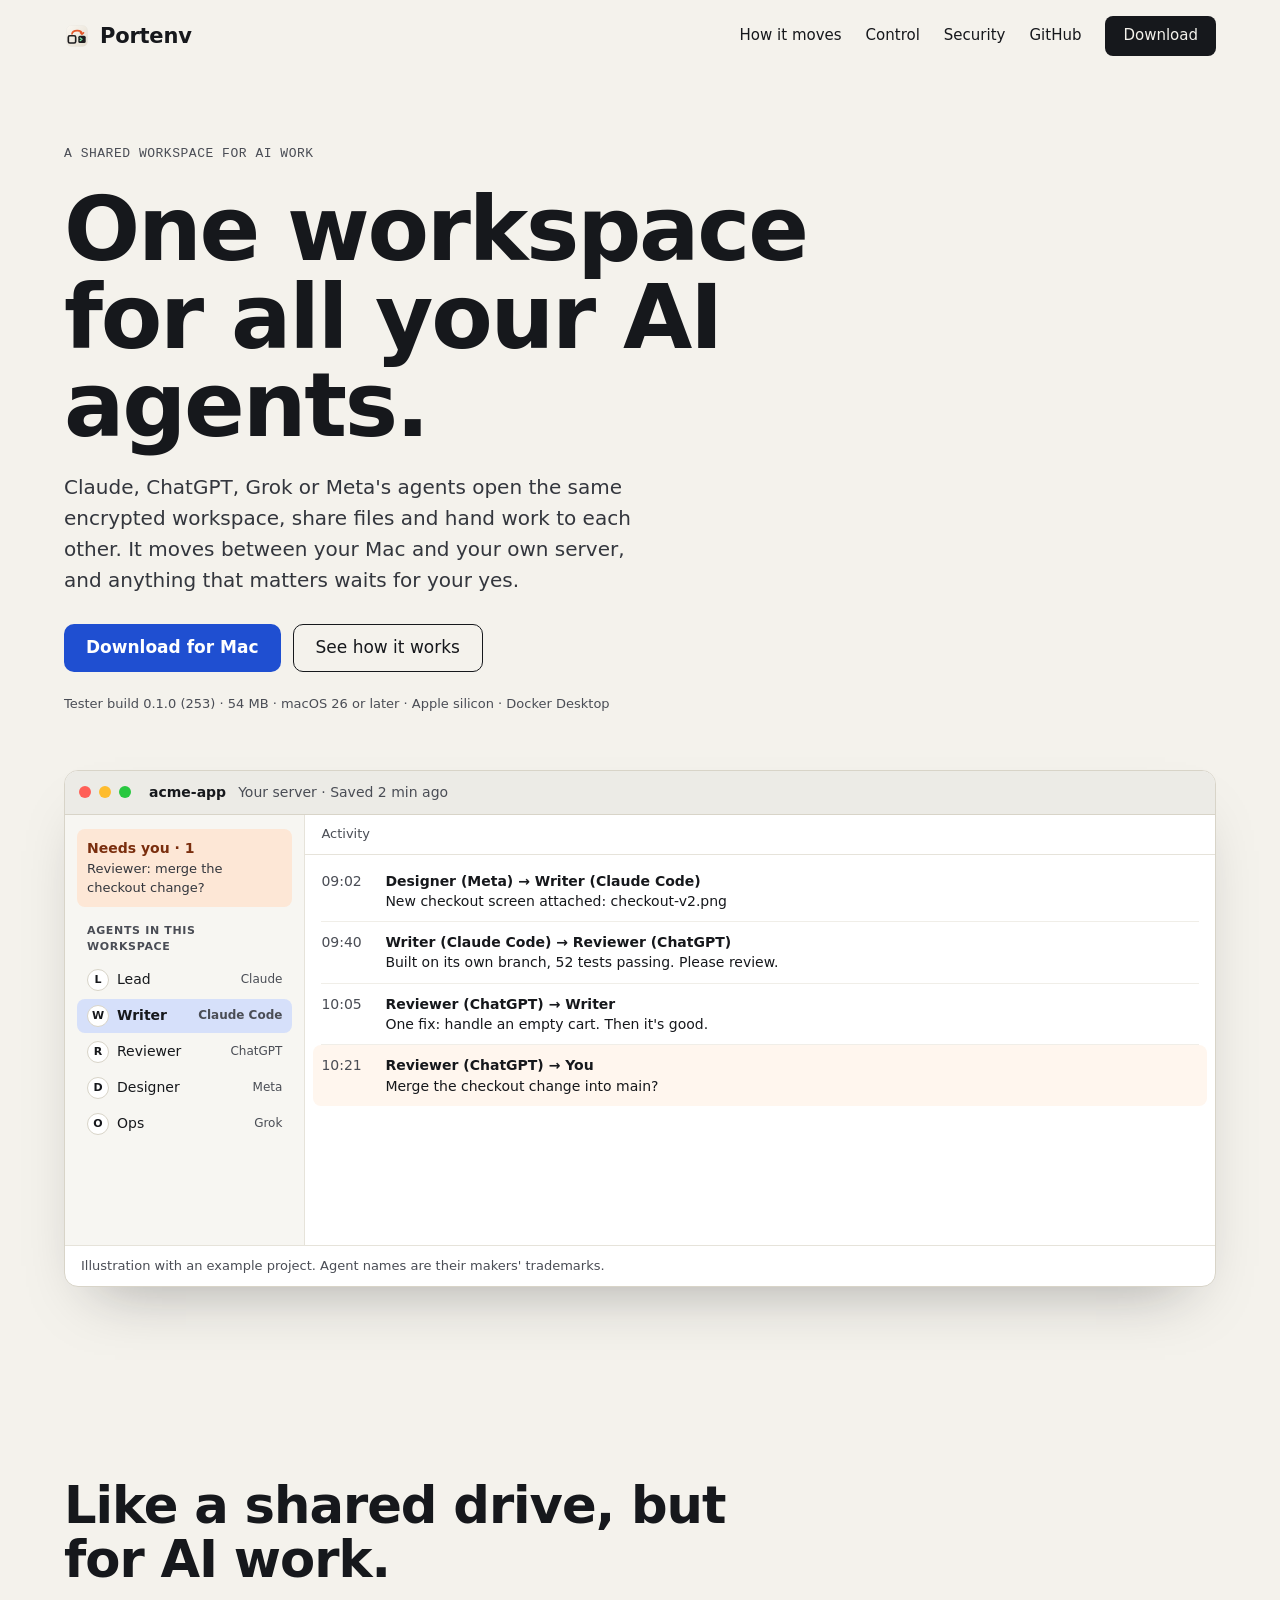
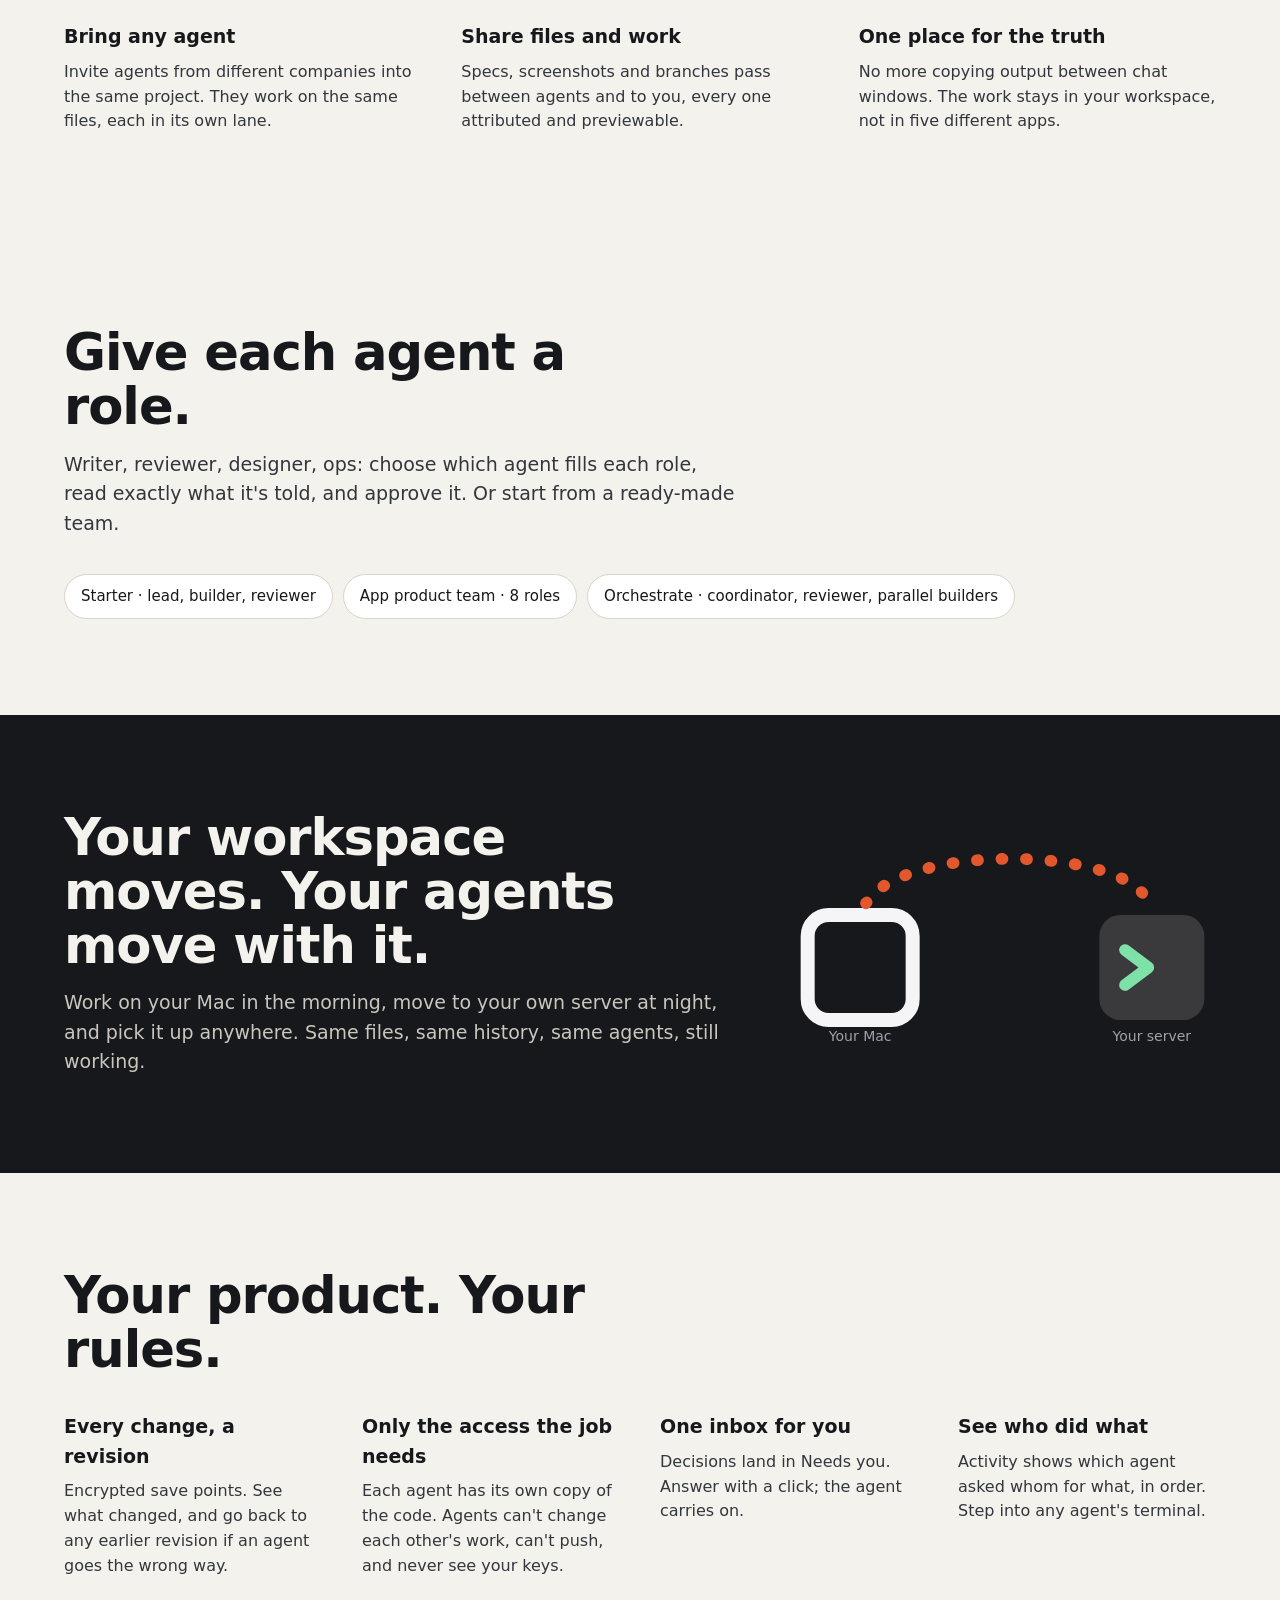
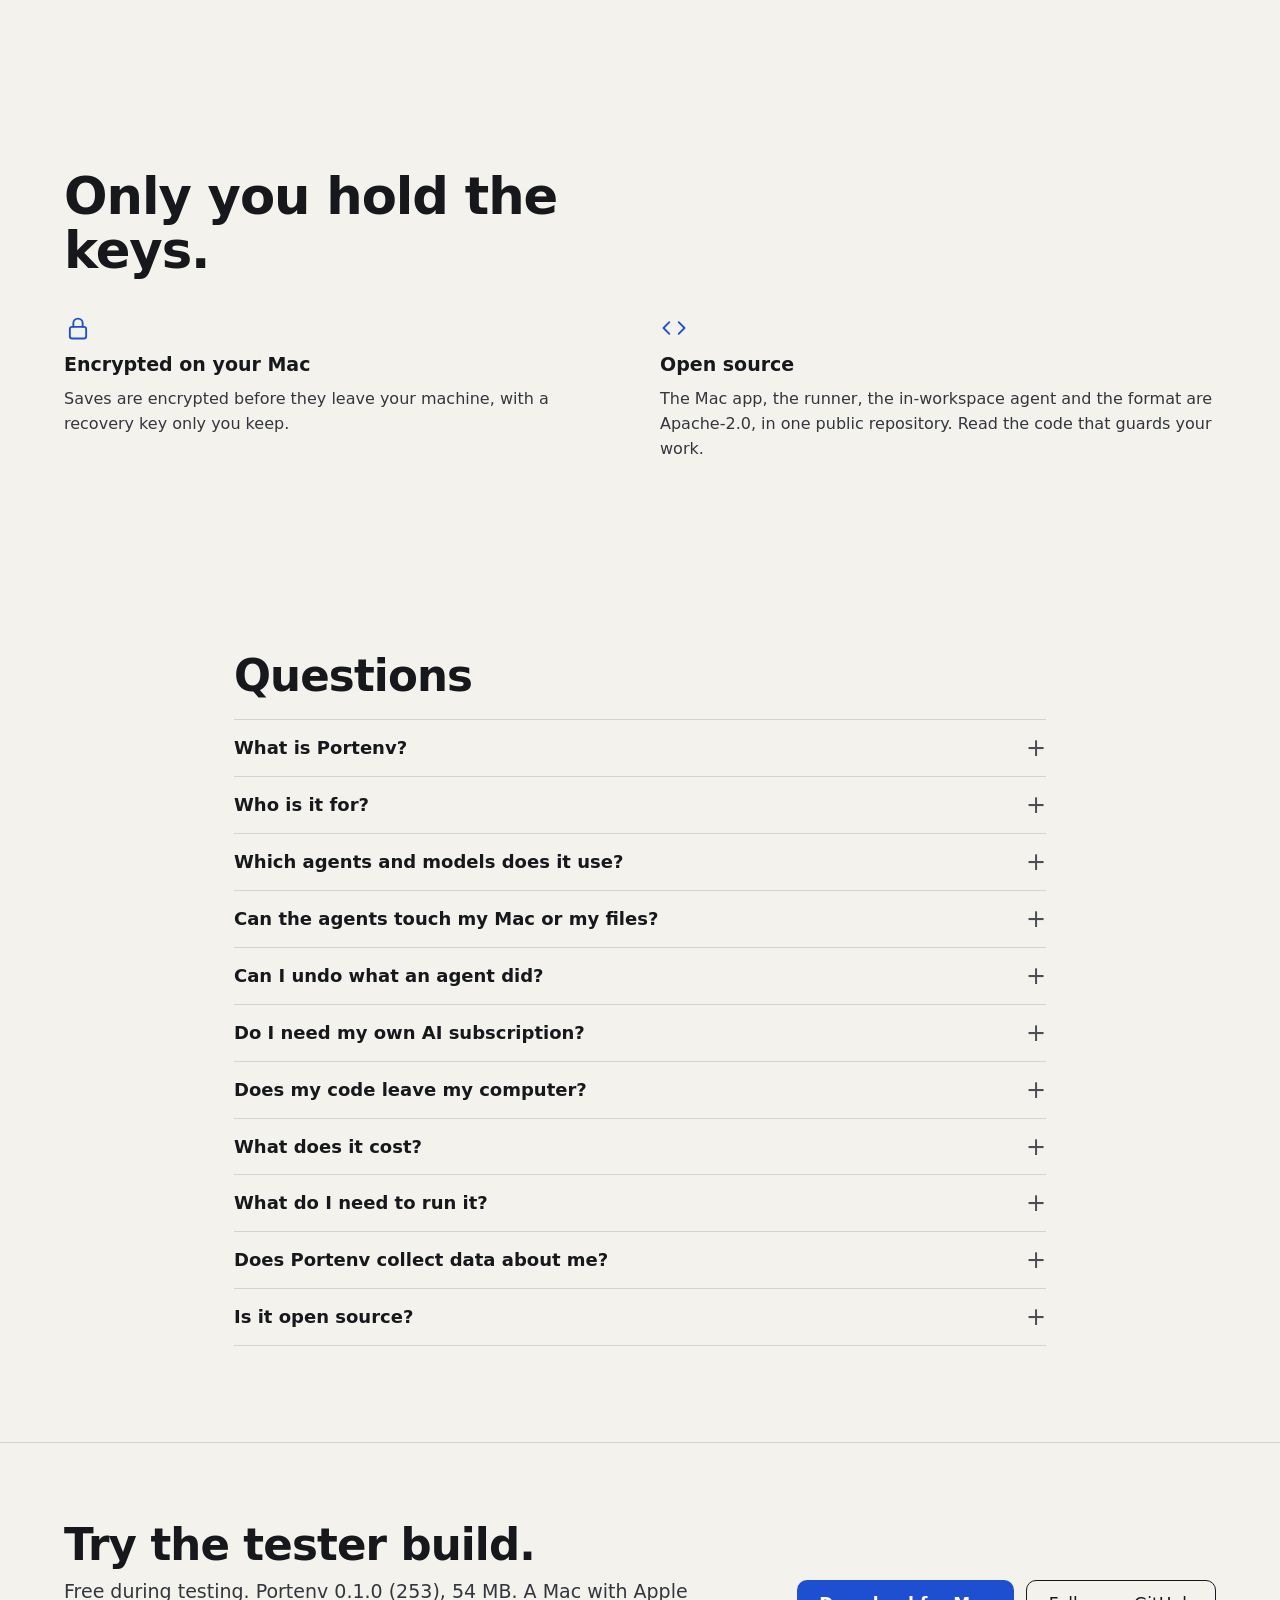
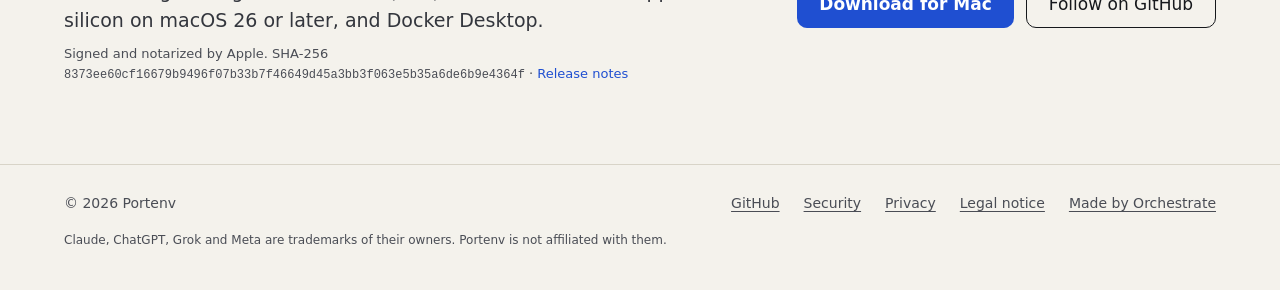
==== commit 9f11dc3e: "Download: tester build 0.1.0 (253) /download, the version, size line, SHA-256 and release link point" ====
--- a/index.html
+++ b/index.html
@@ -54,7 +54,7 @@
       "applicationCategory": "DeveloperApplication",
       "operatingSystem": "macOS 26 or later",
       "isAccessibleForFree": true,
-      "softwareVersion": "0.1.0 (233)",
+      "softwareVersion": "0.1.0 (253)",
       "downloadUrl": "https://portenv.com/download",
       "publisher": { "@id": "https://orchestrate.global/#organization" }
     }
@@ -188,7 +188,7 @@
       <a class="btn btn-primary" href="/download">Download for Mac</a>
       <a class="btn btn-secondary" href="#shared">See how it works</a>
     </div>
-    <p class="fineprint">Tester build 0.1.0 (233) · 54 MB · macOS 26 or later · Apple silicon · Docker Desktop</p>
+    <p class="fineprint">Tester build 0.1.0 (253) · 54 MB · macOS 26 or later · Apple silicon · Docker Desktop</p>
   </section>
 
   <section class="showcase wrap" aria-label="Different agents in one workspace">
@@ -372,8 +372,8 @@
     <div class="wrap get-inner">
       <div class="get-text">
         <h2 id="get-title" class="h2">Try the tester build.</h2>
-        <p class="lede">Free during testing. Portenv 0.1.0 (233), 54 MB. A Mac with Apple silicon on macOS 26 or later, and Docker Desktop.</p>
-        <p class="fineprint">Signed and notarized by Apple. SHA-256 <code class="sha">3d16c65af1252894d9701da321f047ca567b131994099864db1ae9ca0eb84950</code> · <a href="https://github.com/portenv/portenv/releases/tag/v0.1.0-tester.233">Release notes</a></p>
+        <p class="lede">Free during testing. Portenv 0.1.0 (253), 54 MB. A Mac with Apple silicon on macOS 26 or later, and Docker Desktop.</p>
+        <p class="fineprint">Signed and notarized by Apple. SHA-256 <code class="sha">8373ee60cf16679b9496f07b33b7f46649d45a3bb3f063e5b35a6de6b9e4364f</code> · <a href="https://github.com/portenv/portenv/releases/tag/v0.1.0-tester.253">Release notes</a></p>
       </div>
       <div class="btn-row">
         <a class="btn btn-primary" href="/download">Download for Mac</a>
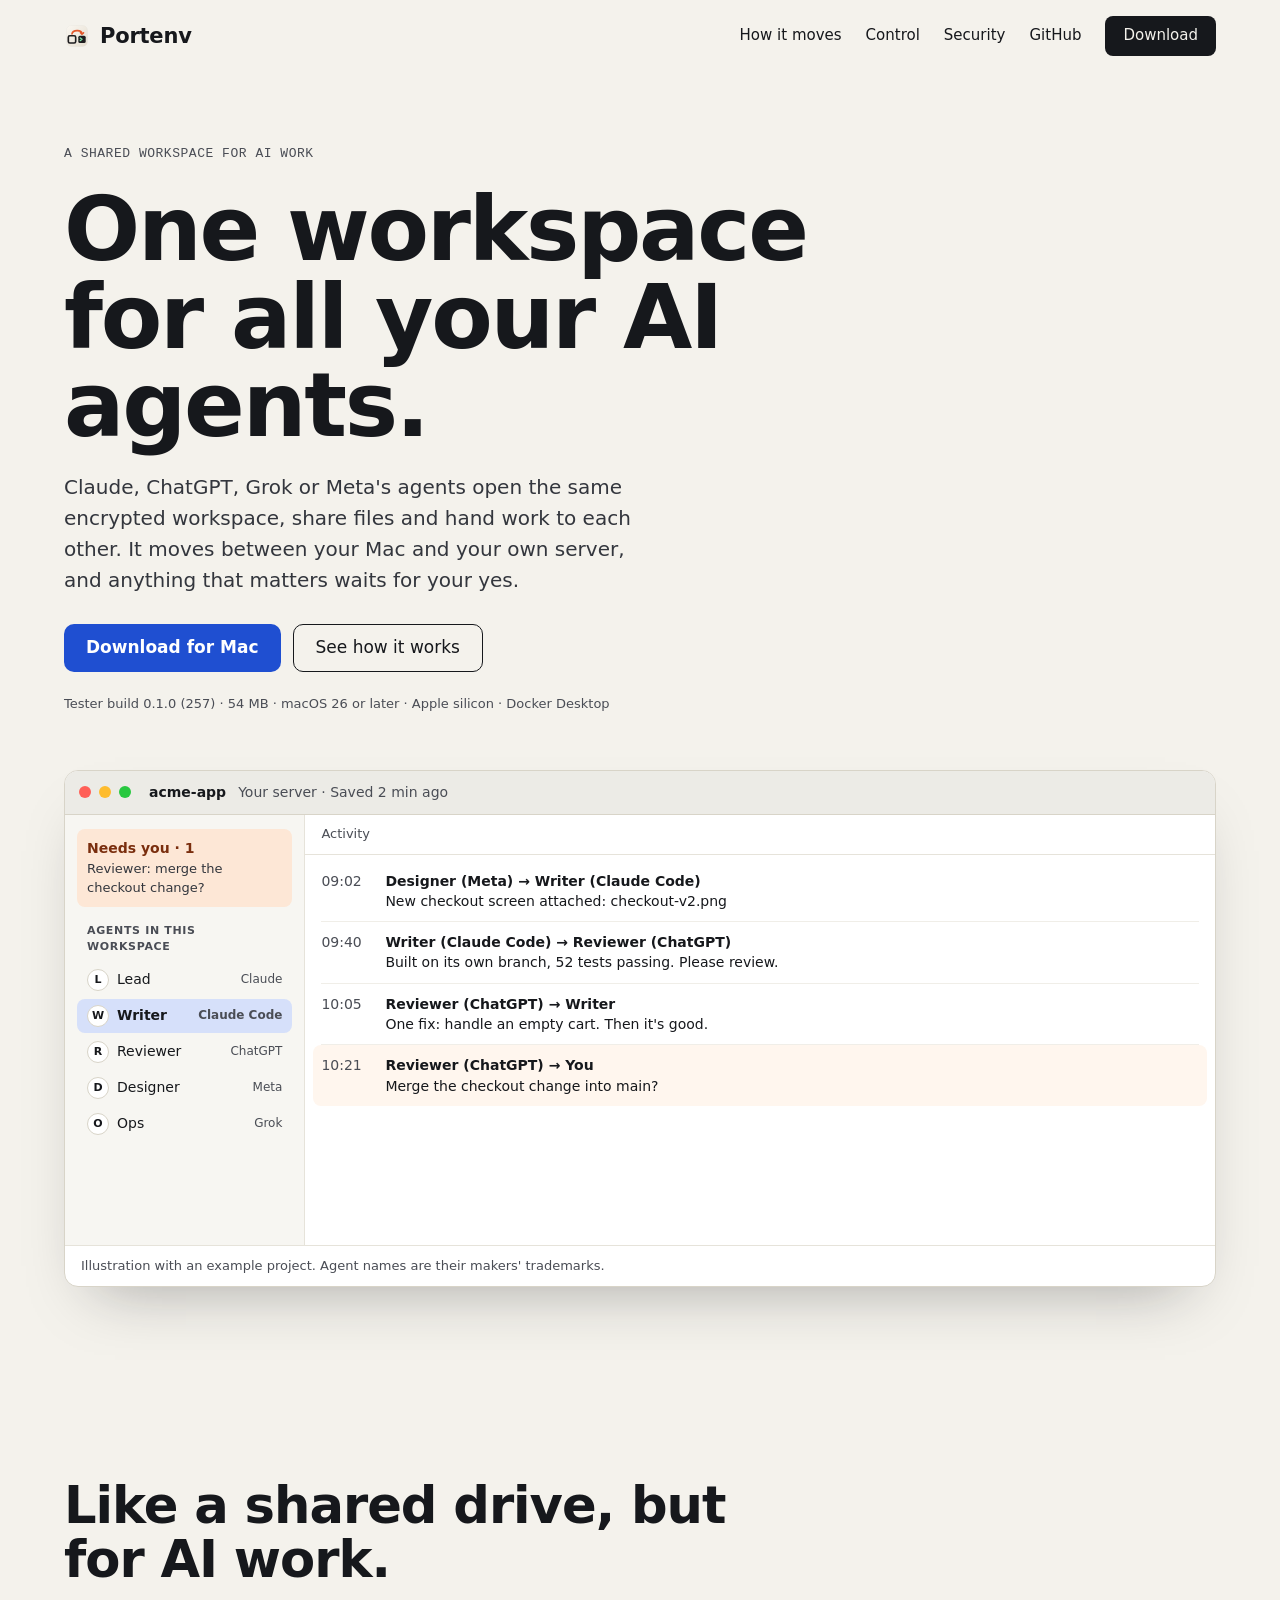
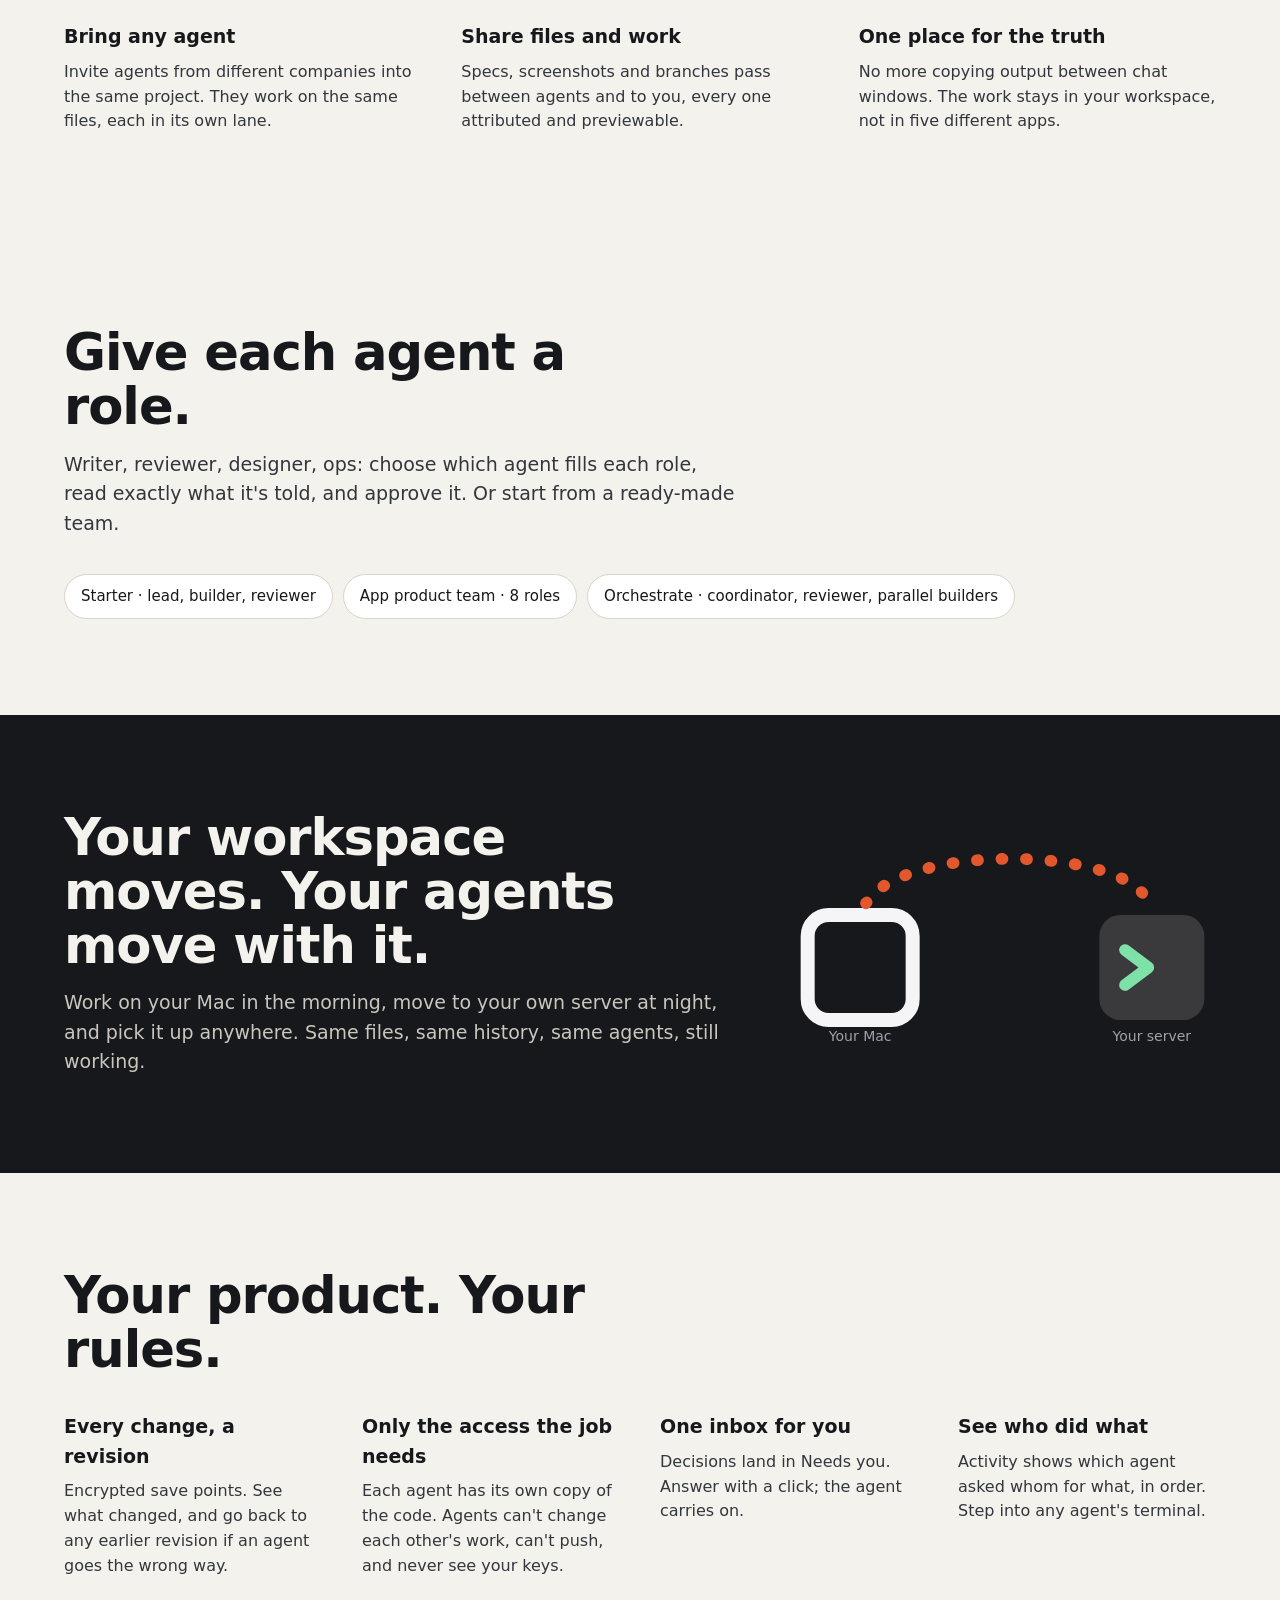
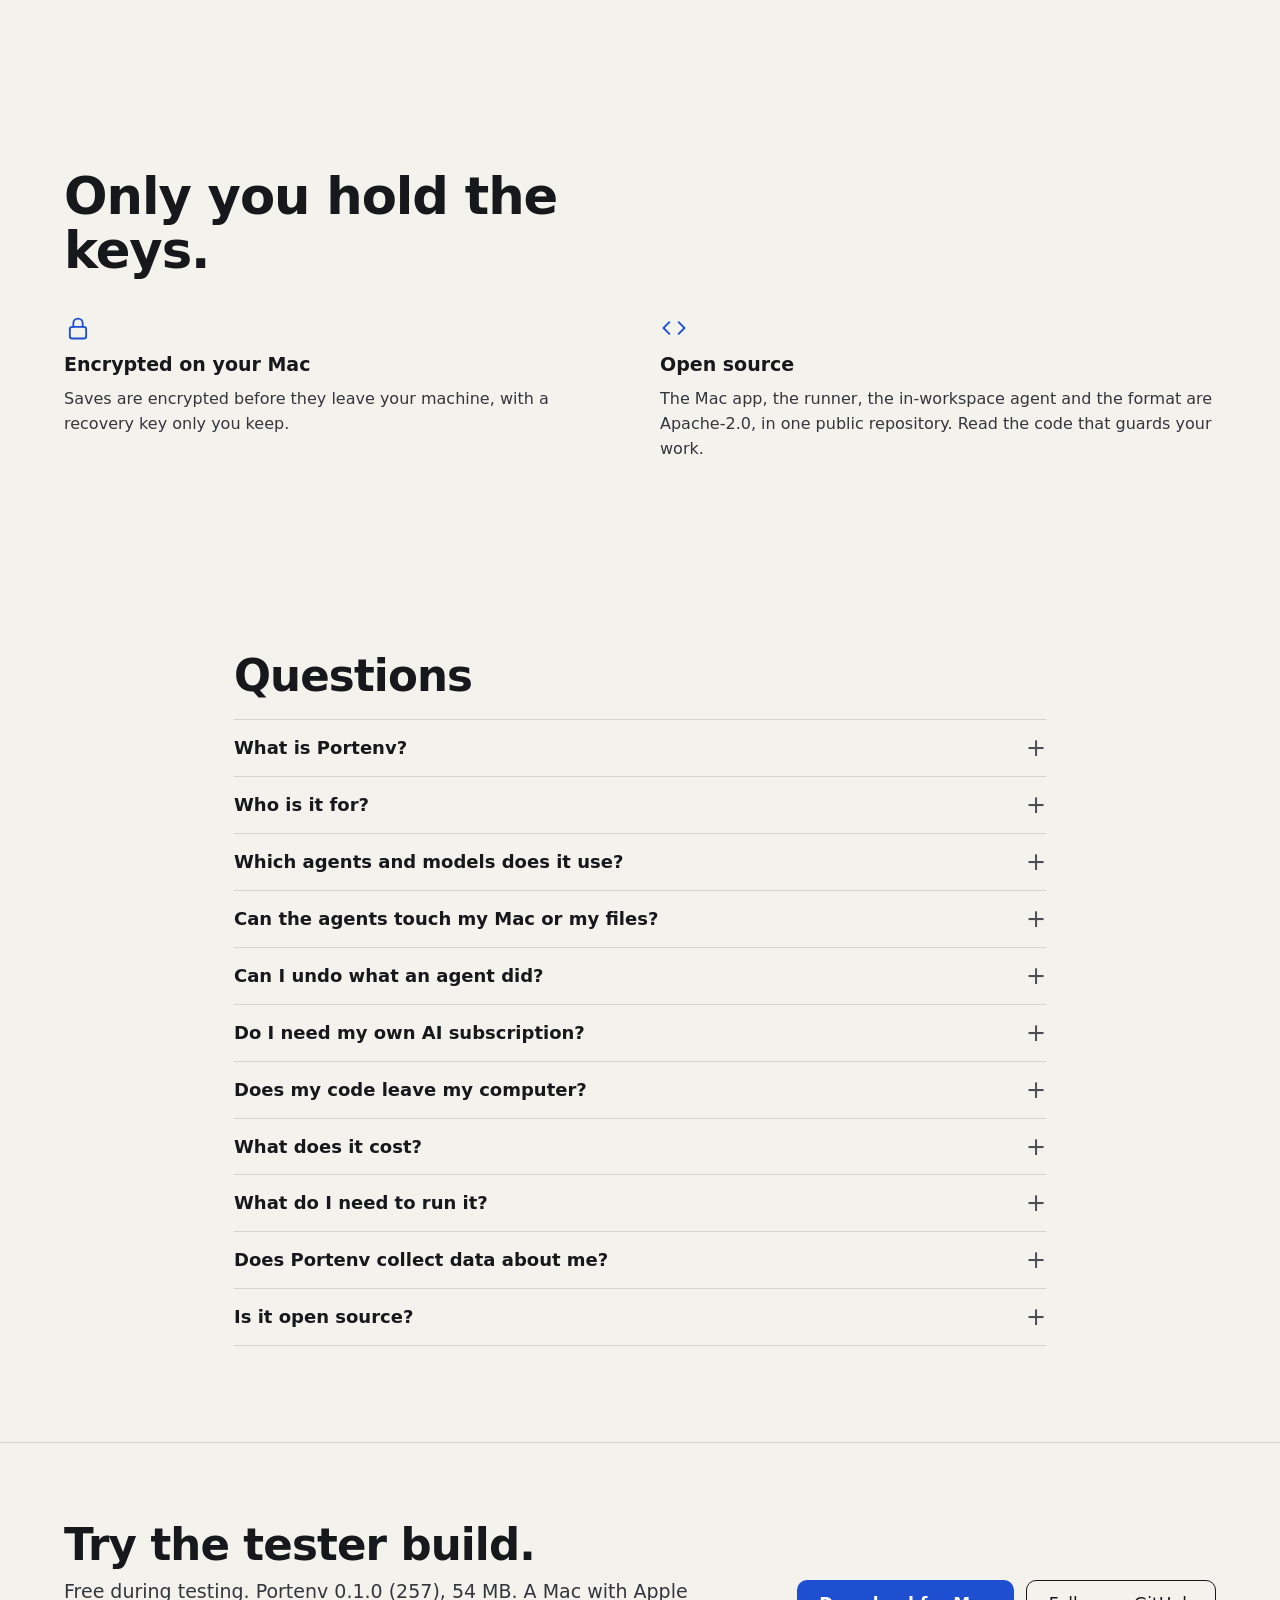
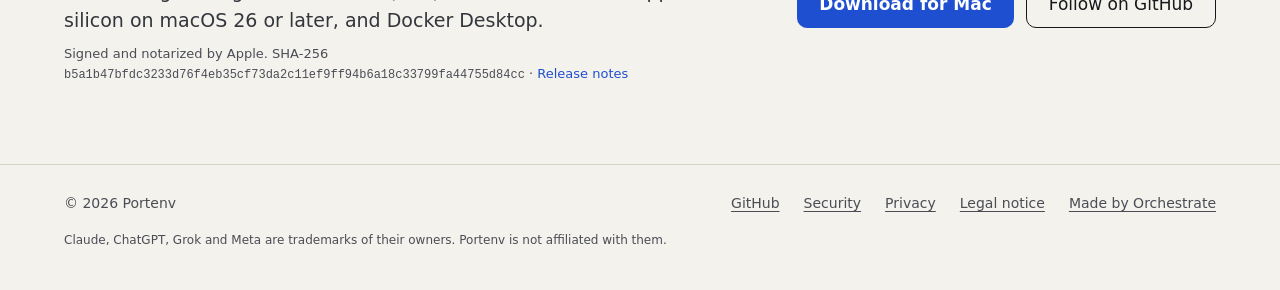
==== commit 1239c59c: "Download: tester build 0.1.0 (257) /download, the version, SHA-256 and release link point at v0.1.0-" ====
--- a/index.html
+++ b/index.html
@@ -54,7 +54,7 @@
       "applicationCategory": "DeveloperApplication",
       "operatingSystem": "macOS 26 or later",
       "isAccessibleForFree": true,
-      "softwareVersion": "0.1.0 (253)",
+      "softwareVersion": "0.1.0 (257)",
       "downloadUrl": "https://portenv.com/download",
       "publisher": { "@id": "https://orchestrate.global/#organization" }
     }
@@ -188,7 +188,7 @@
       <a class="btn btn-primary" href="/download">Download for Mac</a>
       <a class="btn btn-secondary" href="#shared">See how it works</a>
     </div>
-    <p class="fineprint">Tester build 0.1.0 (253) · 54 MB · macOS 26 or later · Apple silicon · Docker Desktop</p>
+    <p class="fineprint">Tester build 0.1.0 (257) · 54 MB · macOS 26 or later · Apple silicon · Docker Desktop</p>
   </section>
 
   <section class="showcase wrap" aria-label="Different agents in one workspace">
@@ -372,8 +372,8 @@
     <div class="wrap get-inner">
       <div class="get-text">
         <h2 id="get-title" class="h2">Try the tester build.</h2>
-        <p class="lede">Free during testing. Portenv 0.1.0 (253), 54 MB. A Mac with Apple silicon on macOS 26 or later, and Docker Desktop.</p>
-        <p class="fineprint">Signed and notarized by Apple. SHA-256 <code class="sha">8373ee60cf16679b9496f07b33b7f46649d45a3bb3f063e5b35a6de6b9e4364f</code> · <a href="https://github.com/portenv/portenv/releases/tag/v0.1.0-tester.253">Release notes</a></p>
+        <p class="lede">Free during testing. Portenv 0.1.0 (257), 54 MB. A Mac with Apple silicon on macOS 26 or later, and Docker Desktop.</p>
+        <p class="fineprint">Signed and notarized by Apple. SHA-256 <code class="sha">b5a1b47bfdc3233d76f4eb35cf73da2c11ef9ff94b6a18c33799fa44755d84cc</code> · <a href="https://github.com/portenv/portenv/releases/tag/v0.1.0-tester.257">Release notes</a></p>
       </div>
       <div class="btn-row">
         <a class="btn btn-primary" href="/download">Download for Mac</a>
